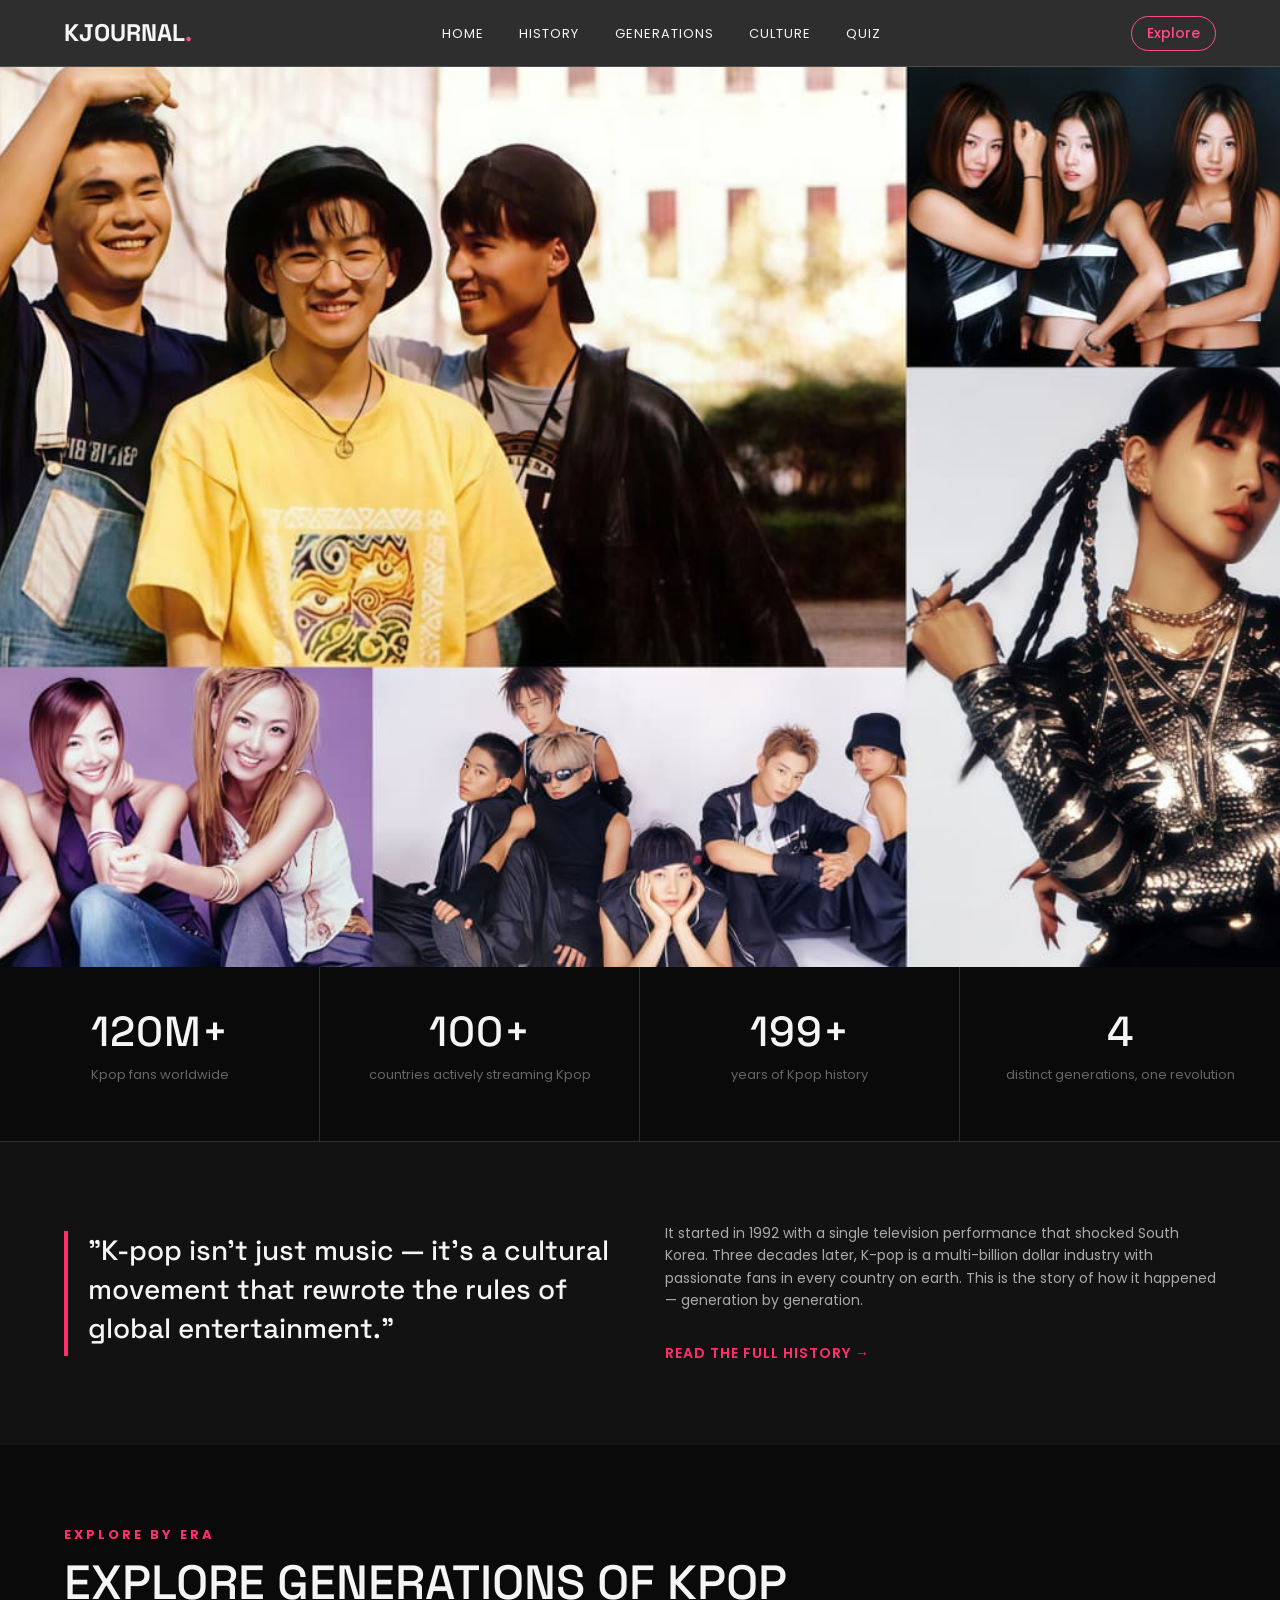
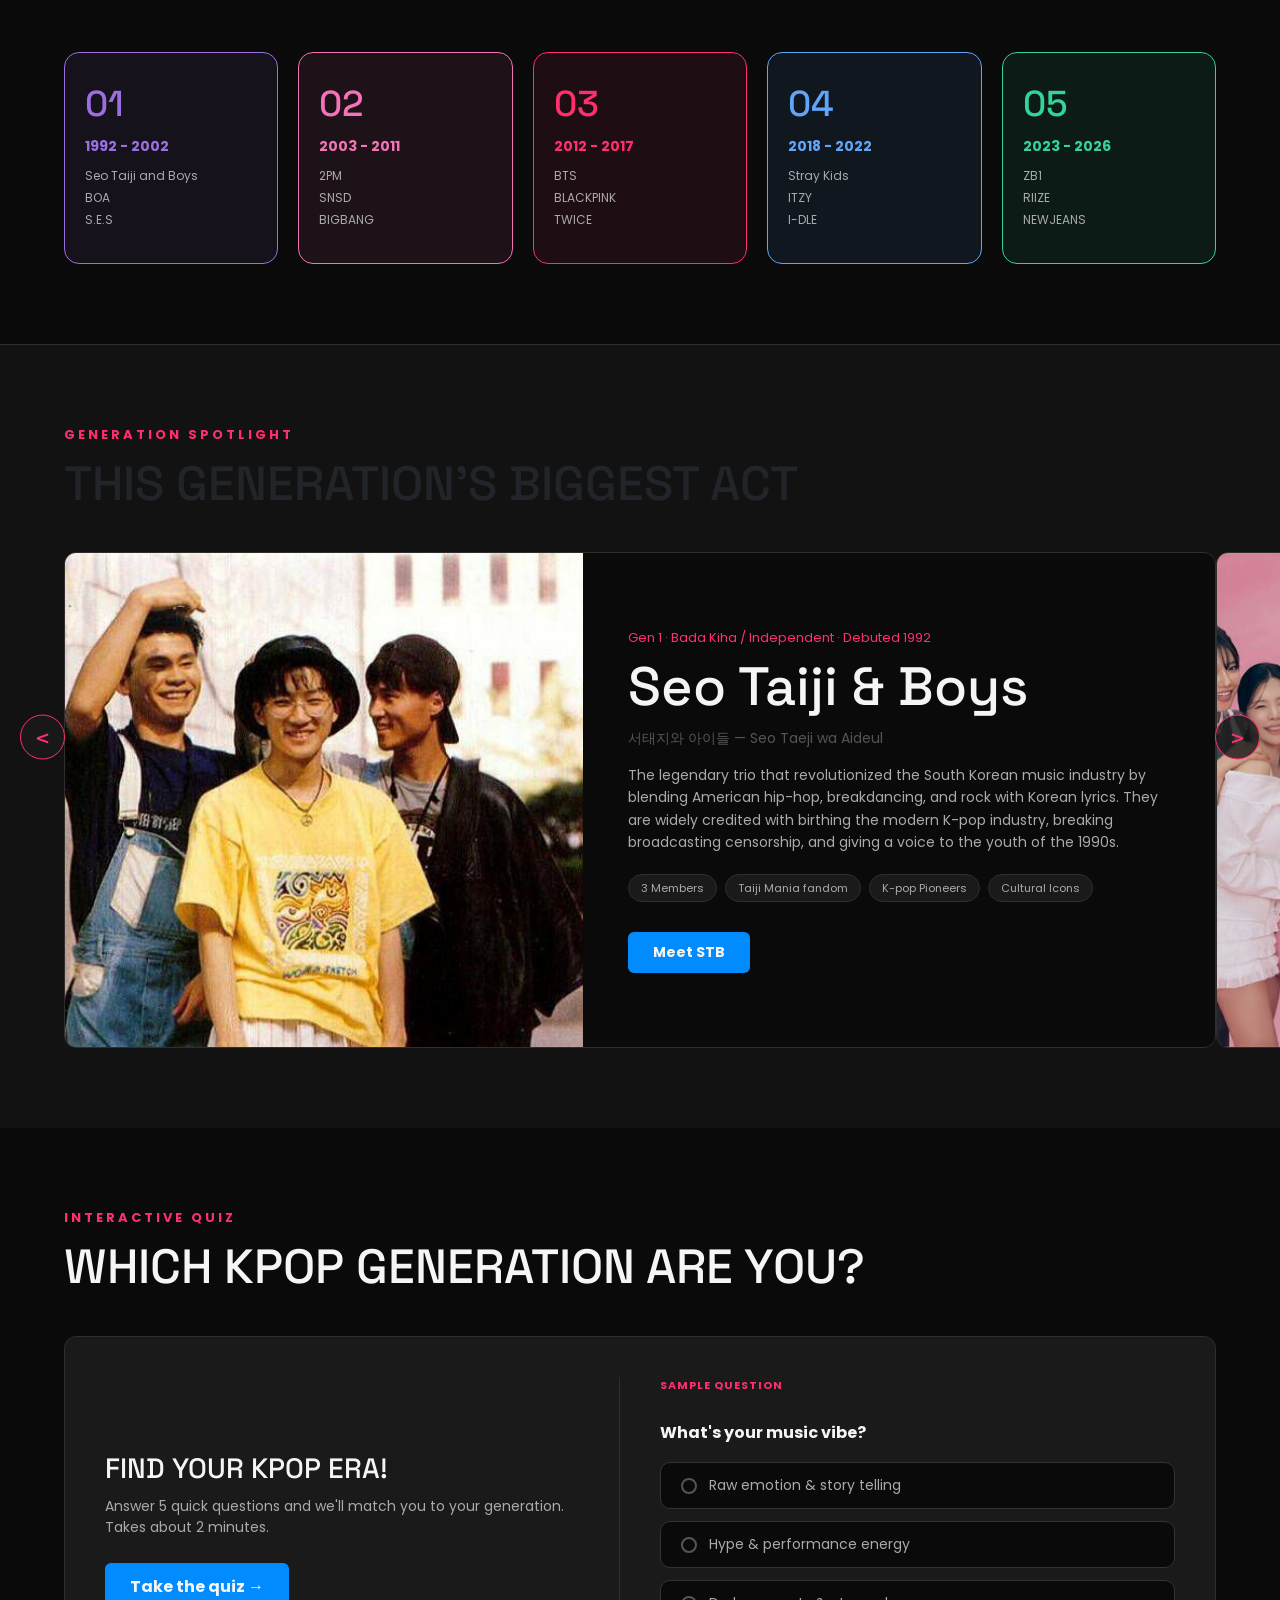
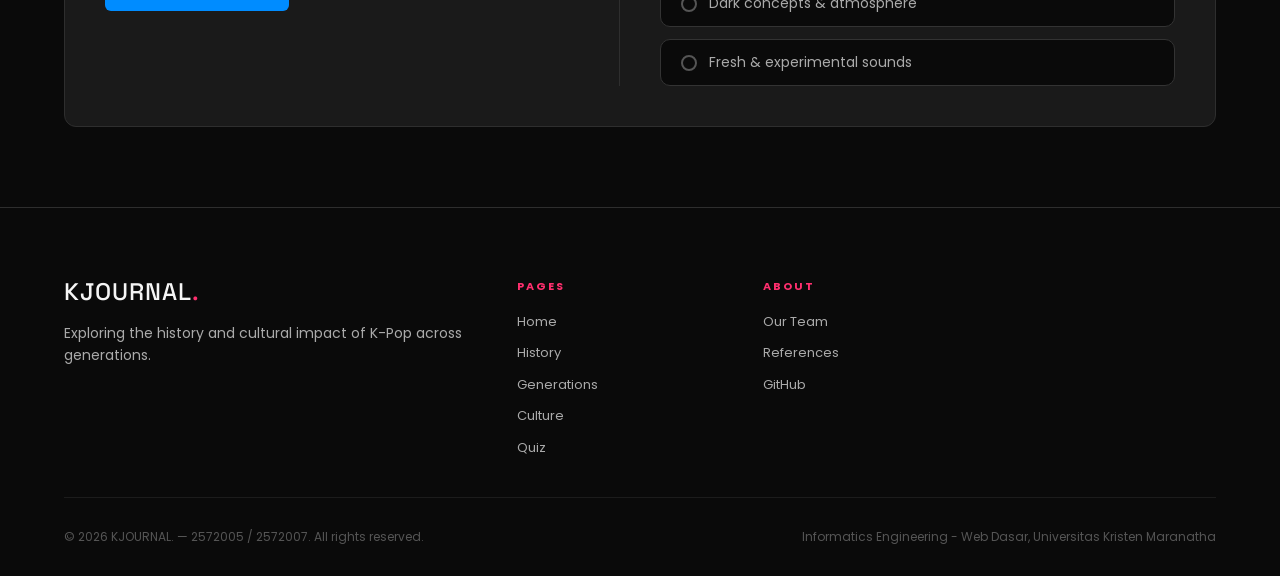
==== index.html @ 5bc799ff "ganti footer" ====
<!DOCTYPE html>
<html lang="en">

<head>
    <meta charset="UTF-8">
    <meta name="viewport" content="width=device-width, initial-scale=1.0">
    <title>KJOURNAL - Understand KPop Culture Here</title>
    <link rel="icon" type="image/png" href="img/logo.png" class="logo-kj">
    <link rel="stylesheet" href="style.css">
    <link href="https://cdn.jsdelivr.net/npm/bootstrap@5.3.3/dist/css/bootstrap.min.css" rel="stylesheet">
    <script src="https://cdn.jsdelivr.net/npm/bootstrap@5.3.3/dist/js/bootstrap.bundle.min.js"></script>
    <script src="https://code.jquery.com/jquery-3.7.1.min.js"></script>
    <script src="script.js"></script>
</head>

<body>
    <nav>
        <a href="index.html" class="title">KJOURNAL<span id="dot">.</span></a>
        <div>
            <a href="index.html" class="navbut">HOME</a>
            <a href="history.html" class="navbut">HISTORY</a>
            <a href="generations.html" class="navbut">GENERATIONS</a>
            <a href="culture.html" class="navbut">CULTURE</a>
            <a href="quiz.html" class="navbut">QUIZ</a>
        </div>
        <a href="history.html" class="explore-btn">Explore</a>
    </nav>

    <div class="hero">
        <div class="slides">
            <img src="img/gen1.jpg" alt="">
            <img src="img/gen2.jpg" alt="">
            <img src="img/gen3.jpg" alt="">
            <img src="img/gen4.jpg" alt="">
            <img src="img/gen5.jpg" alt="">
        </div>
    </div>
    <div class="cards-stat">
        <div class="fancard">
            <h3><span data-target="180">0</span><span>M+</span></h3>
            <p>Kpop fans worldwide</p>
        </div>
        <div class="grosscard">
            <h3><span data-target="150">0</span>+</h3>
            <p>countries actively streaming Kpop</p>
        </div>
        <div class="histocard">
            <h3><span data-target="300">0</span>+</h3>
            <p>years of Kpop history</p>
        </div>
        <div class="gencard">
            <h3><span data-target="5">0</span></h3>
            <p>distinct generations, one revolution</p>
        </div>
    </div>
    <div class="section2">
        <div class="quotes">
            <h2>"K-pop isn't just music — it's a cultural movement that rewrote the rules of global entertainment."</h2>
        </div>
        <div class="sneak-history">
            <p>It started in 1992 with a single television performance that shocked South Korea. Three decades later,
                K-pop is a multi-billion dollar industry with passionate fans in every country on earth. This is the
                story of how it happened — generation by generation.</p>
            <a href="history.html">READ THE FULL HISTORY →</a>
        </div>
    </div>
    <div class="eras">
        <p class="erasp">EXPLORE BY ERA</p>
        <h1 class="erash">EXPLORE GENERATIONS OF KPOP</h1>
        <div class="eras-cards">
            <div class="gens">
                <h1>01</h1>
                <p>1992 - 2002</p>
                <p>Seo Taiji and Boys</p>
                <p>BOA</p>
                <p>S.E.S</p>
            </div>
            <div class="gens">
                <h1>02</h1>
                <p>2003 - 2011</p>
                <p>2PM</p>
                <p>SNSD</p>
                <p>BIGBANG</p>
            </div>
            <div class="gens">
                <h1>03</h1>
                <p>2012 - 2017</p>
                <p>BTS</p>
                <p>BLACKPINK</p>
                <p>TWICE</p>
            </div>
            <div class="gens">
                <h1>04</h1>
                <p>2018 - 2022</p>
                <p>Stray Kids</p>
                <p>ITZY</p>
                <p>I-DLE</p>
            </div>
            <div class="gens">
                <h1>05</h1>
                <p>2023 - 2026</p>
                <p>ZB1</p>
                <p>RIIZE</p>
                <p>NEWJEANS</p>
            </div>
        </div>
    </div>
    <div class="spotlight">
        <p class="spotlight-note">GENERATION SPOTLIGHT</p>
        <h1 class="spotlight-title">THIS GENERATION'S BIGGEST ACT</h1>
        <div class="spotlight-cards-container">
            <div class="spotlight-card">
                <img src="img/stb.jpg" alt="STB">
                <div class="spotlight-detail">
                    <p class="detail-note">Gen 1 · Bada Kiha / Independent · Debuted 1992</p>
                    <h1>Seo Taiji & Boys</h1>
                    <p class="name-label">서태지와 아이들 — Seo Taeji wa Aideul</p>
                    <p class="detail-explain">The legendary trio that revolutionized the South Korean music industry by
                        blending American hip-hop, breakdancing, and rock with Korean lyrics. They are widely credited
                        with birthing the modern K-pop industry, breaking broadcasting censorship, and giving a voice to
                        the youth of the 1990s.</p>
                    <div class="spotlight-labels">
                        <p>3 Members</p>
                        <p>Taiji Mania fandom</p>
                        <p>K-pop Pioneers</p>
                        <p>Cultural Icons</p>
                    </div>
                    <a href="generations.html" class="bts-btn">Meet STB</a>
                </div>
            </div>
            <div class="spotlight-card">
                <img src="img/snsd.jpg" alt="SNSD">
                <div class="spotlight-detail">
                    <p class="detail-note">Gen 2 · SM Entertainment · Debuted 2007</p>
                    <h1>Girls' Generation</h1>
                    <p class="name-label">소녀시대 — Sonyeo Sidae (SNSD)</p>
                    <p class="detail-explain">Commonly referred to as "The Nation's Girl Group," this iconic group
                        solidified the global presence of the Hallyu wave. Renowned for their flawless synchronization,
                        infectious hooks, and immense cultural impact, they became the first girl group to win the
                        prestigious Golden Disc Awards Daesang for Album of the Year.</p>
                    <div class="spotlight-labels">
                        <p>8 Members</p>
                        <p>SONE fandom</p>
                        <p>Saranghae Bong</p>
                        <p>Nation's Girl Group</p>
                        <p>Daesang Winners</p>
                    </div>
                    <a href="generations.html" class="bts-btn">Meet SNSD</a>
                </div>
            </div>
            <div class="spotlight-card">
                <img src="img/bts.jpg" alt="BTS">
                <div class="spotlight-detail">
                    <p class="detail-note">Gen 3 · Big Hit Entertainment · Debuted 2013</p>
                    <h1>BTS</h1>
                    <p class="name-label">방탄소년단 — Bangtan Sonyeondan</p>
                    <p class="detail-explain">Seven members from across South Korea who went from a small indie label to
                        selling out stadiums on every continent. The first K-pop group to top the Billboard Hot 100,
                        nominated for Grammys, and credited with generating over $5 billion for the Korean economy.</p>
                    <div class="spotlight-labels">
                        <p>7 Members</p>
                        <p>ARMY fandom</p>
                        <p>ARMY Bomb</p>
                        <p>Grammy nominees</p>
                        <p>Billboard #1</p>
                    </div>
                    <a href="generations.html" class="bts-btn">Meet BTS</a>
                </div>
            </div>
            <div class="spotlight-card">
                <img src="img/itzy.jpg" alt="ITZY">
                <div class="spotlight-detail">
                    <p class="detail-note">Gen 4 · JYP Entertainment · Debuted 2019</p>
                    <h1>ITZY</h1>
                    <p class="name-label">있지 — It Ji</p>
                    <p class="detail-explain">A powerhouse girl group that burst onto the scene with a refreshing,
                        high-energy concept centered around self-love and confidence. Known for their complex,
                        razor-sharp choreography and explosive performances, they achieved a historic "Rookie Grand
                        Slam" by winning rookie awards across all major Korean music ceremonies.</p>
                    <div class="spotlight-labels">
                        <p>5 Members</p>
                        <p>MIDZY fandom</p>
                        <p>Light Ring</p>
                        <p>Rookie Grand Slam</p>
                    </div>
                    <a href="generations.html" class="bts-btn">Meet ITZY</a>
                </div>
            </div>
            <div class="spotlight-card">
                <img src="img/zb1.jpg" alt="ZB1">
                <div class="spotlight-detail">
                    <p class="detail-note">Gen 5 · WAKEONE Entertainment · Debuted 2023</p>
                    <h1>ZEROBASEONE</h1>
                    <p class="name-label">제로베이스원 — Jero Beiseu Won</p>
                    <p class="detail-explain">A global boy group formed through the survival reality show 'Boys
                        Planet'. They made history by becoming the very first K-pop group to sell over 1 million
                        copies of their debut album on its release day, instantly establishing themselves as leaders
                        of the fifth generation.</p>
                    <div class="spotlight-labels">
                        <p>5 Members</p>
                        <p>ZEROSE fandom</p>
                        <p>Ze-Ring</p>
                        <p>Million-Seller Debut</p>
                        <p>Boys Planet Group</p>
                    </div>
                    <a href="generations.html" class="bts-btn">Meet ZB1</a>
                </div>
            </div>
        </div>
        <div class="spotlight-nav">
            <button class="spotlight-prev">&lt;</button>
            <button class="spotlight-next">&gt;</button>
        </div>
    </div>
    </div>
    <div class="quiz-teaser">
        <p class="teaser-note">INTERACTIVE QUIZ</p>
        <h1 class="teaser-title">WHICH KPOP GENERATION ARE YOU?</h1>
        <div class="quiz-cards">
            <div class="quiz-link">
                <h3>FIND YOUR KPOP ERA!</h3>
                <p>Answer 5 quick questions and we'll match you to your generation. Takes about 2 minutes.</p>
                <a href="quiz.html" class="quiz-btn">Take the quiz →</a>
            </div>
            <div class="quiz-sneak">
                <p class="sneak-note">SAMPLE QUESTION</p>
                <p class="sneak-question">What's your music vibe?</p>
                <input type="radio" name="vibe" id="opt1">
                <label for="opt1">Raw emotion & story telling</label>
                <input type="radio" name="vibe" id="opt2">
                <label for="opt2">Hype & performance energy</label>
                <input type="radio" name="vibe" id="opt3">
                <label for="opt3">Dark concepts & atmosphere</label>
                <input type="radio" name="vibe" id="opt4">
                <label for="opt4">Fresh & experimental sounds</label>
            </div>
        </div>
    </div>
    <footer>
        <div class="card1">
            <div class="desc">
                <h3>KJOURNAL<span id="dot">.</span></h3>
                <p>Exploring the history and cultural impact of K-Pop across generations.</p>
            </div>
            <div class="page-directory">
                <p>PAGES</p>
                <a href="index.html">Home</a>
                <a href="history.html">History</a>
                <a href="generations.html">Generations</a>
                <a href="culture.html">Culture</a>
                <a href="quiz.html">Quiz</a>
            </div>
            <div class="about">
                <p>ABOUT</p>
                <a href="team.html">Our Team</a>
                <a href="#">References</a>
                <a href="https://github.com/natetamp/TugasBesar_2572005_2572007" target="_blank">GitHub</a>
            </div>
        </div>
        <hr>
        <div class="footer-bottom">
            <p>&copy; 2026 KJOURNAL. — 2572005 / 2572007. All rights reserved.</p>
            <p>Informatics Engineering - Web Dasar, Universitas Kristen Maranatha</p>
        </div>
    </footer>
    </footer>
</body>

</html>
---- style.css ----
@import url('https://fonts.googleapis.com/css2?family=Space+Grotesk:wght@400;500&display=swap');
@import url('https://fonts.googleapis.com/css2?family=Bebas+Neue&family=Poppins:ital,wght@0,100;0,200;0,300;0,400;0,500;0,600;0,700;0,800;0,900;1,100;1,200;1,300;1,400;1,500;1,600;1,700;1,800;1,900&display=swap');

* { padding: 0; margin: 0; box-sizing: border-box; }
html { scroll-behavior: smooth; }
body { overflow-x: hidden; background-color: #121212; color: #f5f5f5; }
body h1, body h2, body h3 { font-family: 'Space Grotesk', sans-serif; }
body p, body a, body label { font-family: 'Poppins', sans-serif; }

::-webkit-scrollbar { width: 6px; }
::-webkit-scrollbar-track { background: #0a0a0a; }
::-webkit-scrollbar-thumb { background: #2a2a2a; border-radius: 99px; }

nav {background-color: #0a0a0a; display: flex; align-items: center; justify-content: space-between; width: 100%; padding: 15px 5%; opacity: 0.85; position: sticky; top: 0; z-index: 999; border-bottom: 1px solid #2e2e2e;}
.title { font-family: 'Space Grotesk', sans-serif; font-size: 24px; font-weight: bold; text-decoration: none; color: #f5f5f5; }
#dot { color: #ff2f6e; }
.navbut {position: relative; text-decoration: none; color: #f5f5f5; margin: 0 15px; font-size: 13px; letter-spacing: 1px; transition: color 0.3s ease;}
.navbut:hover, .active-nav { color: #ff2f6e !important; }
.navbut:after {content: " "; position: absolute; left: 0; bottom: -5px; width: 0%; height: 2px; background-color: #ff2f6e; transition: width 0.3s ease;}
.navbut:hover::after, .active-nav::after { width: 100% !important; }
.explore-btn {padding: 6px 15px; text-decoration: none; background-color: transparent; border: 1px solid #ff2f6e; color: #ff2f6e; border-radius: 20px; font-size: 14px; font-weight: 500; transition: all 0.3s ease;}
.explore-btn:hover { background-color: #ff2f6e; color: #f5f5f5; }

.subpage-hero {background-color: #0a0a0a; border-bottom: 1px solid #2e2e2e; padding: 100px 5% 80px; display: grid; grid-template-columns: 1fr 1fr; align-items: center; gap: 60px; min-height: 520px;}
.subpage-eyebrow { color: #ff2f6e; font-size: 12px; font-weight: bold; letter-spacing: 3px; margin-bottom: 16px; }
.subpage-hero h1 { font-family: 'Space Grotesk', sans-serif; font-size: clamp(52px, 8vw, 96px); line-height: 1; color: #f5f5f5; margin-bottom: 24px; letter-spacing: -1px; }
.subpage-hero h1 span { color: #ff2f6e; }
.subpage-hero-sub { font-size: 15px; color: #888; line-height: 1.7; max-width: 500px; margin-bottom: 30px; }
.subpage-hero-deco { display: flex; flex-direction: column; gap: 16px; align-items: flex-end; opacity: 0.12; pointer-events: none; }
.subpage-hero-deco span { font-family: 'Space Grotesk', sans-serif; font-size: clamp(48px, 7vw, 88px); font-weight: bold; color: #fff; line-height: 1; }

.subpage-stats { display: grid; grid-template-columns: repeat(4, 1fr); background-color: #0a0a0a; border-bottom: 1px solid #2e2e2e; }
.subpage-stat-item { padding: 40px 5%; text-align: center; border-right: 1px solid #2e2e2e; }
.subpage-stat-item:last-child { border-right: none; }
.subpage-stat-item h2 { color: #f5f5f5; font-size: 42px; letter-spacing: 1px; margin-bottom: 6px; }
.subpage-stat-item p { color: #666; font-size: 13px; }

.subpage-section-header { margin-bottom: 60px; }
.subpage-section-label { color: #ff2f6e; font-size: 12px; font-weight: bold; letter-spacing: 3px; margin-bottom: 12px; }
.subpage-section-header h2 { font-size: 44px; margin-bottom: 16px; color: #f5f5f5; letter-spacing: -0.5px; }
.subpage-section-sub { font-size: 15px; color: #aaa; max-width: 700px; line-height: 1.6; }

.subpage-cards-grid { display: grid; grid-template-columns: repeat(3, 1fr); gap: 30px; }
.subpage-card { background-color: #0a0a0a; border: 1px solid #2e2e2e; border-radius: 12px; padding: 35px; transition: transform 0.3s ease, border-color 0.3s ease; }
.subpage-card:hover { transform: translateY(-5px); border-color: #ff2f6e; }
.subpage-card-icon { font-size: 28px; margin-bottom: 20px; }
.subpage-card h4 { font-size: 20px; color: #f5f5f5; margin-bottom: 12px; font-weight: 500; }
.subpage-card p { font-size: 14px; color: #aaa; line-height: 1.6; }

.hero { overflow: hidden; background-color: #000; width: 100%; height: 100vh; position: relative;; }
.slides { display: flex; width: 500%; height: 100%; margin-left: 0; }
.slides img { width: 20vw; height: 100vh; object-fit: cover; object-position: center; }
.cards-stat { display: grid; grid-template-columns: repeat(4, 1fr); background-color: #0a0a0a; border-bottom: 1px solid #2e2e2e; }
.fancard, .grosscard, .histocard, .gencard { border-right: 1px solid #2e2e2e; padding: 40px 5%; text-align: center; }
.gencard { border-right: none; }
.fancard h3, .grosscard h3, .histocard h3, .gencard h3 { color: #f5f5f5; font-size: 42px; letter-spacing: 1px; }
.fancard p, .grosscard p, .histocard p, .gencard p { color: #666; font-size: 13px; margin-top: 5px; }
.section2 { display: grid; grid-template-columns: 1fr 1fr; padding: 80px 5%; background-color: #121212; gap: 50px; align-items: center; }
.quotes { border-left: 4px solid #ff2f6e; padding-left: 20px; }
.quotes h2 { font-size: 28px; line-height: 1.4; color: #f5f5f5; }
.sneak-history { font-size: 14px; color: #aaa; line-height: 1.6; }
.sneak-history a { color: #ff2f6e; text-decoration: none; font-weight: 600; letter-spacing: 1px; display: inline-block; margin-top: 15px; transition: color 0.3s; }
.sneak-history a:hover { color: #f5f5f5; }
.eras { background-color: #0a0a0a; padding: 80px 5%; border-bottom: 1px solid #2e2e2e; }
.erasp { color: #ff2f6e; font-size: 13px; font-weight: bold; letter-spacing: 3px; margin-bottom: 10px; }
.erash { color: #f5f5f5; font-size: 48px; margin-bottom: 40px; }
.eras-cards { display: grid; grid-template-columns: repeat(5, 1fr); gap: 20px; }
.gens { padding: 30px 20px; border: 1px solid var(--clr); border-radius: 15px; color: var(--clr); background-color: var(--bclr); transition: all 0.4s ease; cursor: pointer; }
.eras-cards .gens:nth-child(1) { --clr: #9c6fe0; --bclr: #9c6fe015; }
.eras-cards .gens:nth-child(2) { --clr: #f472b6; --bclr: #f472b615; }
.eras-cards .gens:nth-child(3) { --clr: #ff2f6e; --bclr: #ff2f6e15; }
.eras-cards .gens:nth-child(4) { --clr: #60a5fa; --bclr: #60a5fa15; }
.eras-cards .gens:nth-child(5) { --clr: #34d399; --bclr: #34d39915; }
.gens h1 { font-size: 36px; margin-bottom: 10px; }
.gens p { font-size: 12px; margin-bottom: 4px; color: #aaa; }
.gens p:first-of-type { font-weight: bold; color: var(--clr); font-size: 14px; margin-bottom: 10px; }
.gens:hover { transform: translateY(-8px); box-shadow: 0 10px 20px rgba(0, 0, 0, 0.5), 0 0 15px var(--clr); background-color: rgba(0, 0, 0, 0.4); color: var(--clr); }

.spotlight { padding: 80px 5%; background-color: #121212; position: relative; overflow: hidden; }
.spotlight-prev, .spotlight-next { position: absolute; top: 50%; transform: translateY(-50%); background: rgba(26, 26, 26, 0.8); color: #ff2f6e; border: 1px solid #ff2f6e;width: 45px; height: 45px; cursor: pointer; border-radius: 50%; font-weight: bold; font-size: 18px; display: flex; align-items: center; justify-content: center; transition: all 0.3s ease; z-index: 998; }
.spotlight-prev { left: 20px; } .spotlight-next { right: 20px; }
.spotlight-navigation { display: flex; justify-content: space-between; align-items: center; width: 100%; padding: 0 15px; }
.spotlight-prev:hover, .spotlight-next:hover { background-color: #ff2f6e; color: #ffffff; box-shadow: 0 0 15px rgba(255, 47, 110, 0.6); }
.spotlight-cards-container { display: flex; width: 100%; transition: transform 0.5s ease-in-out; }
.spotlight-note { color: #ff2f6e; font-weight: bold; font-size: 13px; letter-spacing: 3px; margin-bottom: 10px; }
.spotlight-title { font-size: 48px; margin-bottom: 40px; }
.spotlight-card { flex: 0 0 100%; width: 100%; display: flex; background-color: #0a0a0a; border-radius: 12px; overflow: hidden; border: 1px solid #2e2e2e; flex-direction: row; flex-wrap: nowrap; transition: 0.5s ease-in-out; }
.spotlight-card img { width: 45%; object-fit: cover; min-height: 450px; }
.spotlight-detail { padding: 45px; width: 55%; display: flex; flex-direction: column; justify-content: center; }
.detail-note { color: #ff2f6e; font-size: 13px; margin-bottom: 8px; }
.spotlight-detail h1 { color: #f5f5f5; font-size: 54px; }
.name-label { font-size: 14px; color: #555; margin-bottom: 15px; }
.detail-explain { font-size: 14px; color: #aaa; line-height: 1.6; margin-bottom: 20px; }
.spotlight-labels { display: flex; flex-wrap: wrap; gap: 8px; margin-bottom: 30px; }
.spotlight-labels p { color: #aaa; font-size: 11px; padding: 5px 12px; margin: 0; background-color: #1a1a1a; border: 1px solid #2e2e2e; border-radius: 30px; transition: all 0.3s ease; }
.spotlight-labels p:hover { box-shadow: 0 0 10px var(--clr); color: var(--clr); border-color: var(--clr); }
.spotlight-card:nth-child(1) .spotlight-labels p { --clr: yellow; }
.spotlight-card:nth-child(2) .spotlight-labels p { --clr: rgb(235, 160, 173); }
.spotlight-card:nth-child(3) .spotlight-labels p { --clr: #9c6fe0; }
.spotlight-card:nth-child(4) .spotlight-labels p { --clr: rgb(247, 66, 66); }
.spotlight-card:nth-child(5) .spotlight-labels p { --clr: rgb(77, 77, 233); }
.bts-btn { align-self: flex-start; font-size: 14px; text-decoration: none; color: #f5f5f5; background-color: #008cff; padding: 10px 25px; border-radius: 6px; font-weight: bold; transition: background-color 0.3s, box-shadow 0.3s; }
.bts-btn:hover { background-color: #0076d6; box-shadow: 0 5px 15px rgba(0, 140, 255, 0.4); color: #f5f5f5; }
.quiz-teaser { background-color: #0a0a0a; padding: 80px 5%; border-bottom: 1px solid #2e2e2e; }
.teaser-note { color: #ff2f6e; font-size: 13px; letter-spacing: 3px; font-weight: bold; margin-bottom: 10px; }
.teaser-title { color: #f5f5f5; font-size: 48px; margin-bottom: 40px; }
.quiz-cards { display: grid; grid-template-columns: 1fr 1fr; background-color: #1a1a1a; padding: 40px; border-radius: 12px; border: 1px solid #2e2e2e; gap: 40px; }
.quiz-link { border-right: 1px solid #2e2e2e; padding-right: 40px; display: flex; flex-direction: column; justify-content: center; }
.quiz-link h3 { color: #f5f5f5; font-size: 28px; margin-bottom: 10px; }
.quiz-link p { font-size: 14px; color: #aaa; margin-bottom: 25px; line-height: 1.5; }
.quiz-link a { align-self: flex-start; padding: 12px 25px; background-color: #008cff; color: #f5f5f5; text-decoration: none; border-radius: 6px; font-weight: bold; transition: background-color 0.3s; }
.quiz-link a:hover { background-color: #0076d6; }
.quiz-sneak { display: flex; flex-direction: column; gap: 12px; }
.sneak-note { font-size: 11px; color: #ff2f6e; font-weight: bold; letter-spacing: 1px; }
.sneak-question { font-size: 16px; color: #f5f5f5; font-weight: bold; margin-bottom: 5px; }
.quiz-sneak input { display: none; }
.quiz-sneak label { color: #aaa; display: flex; align-items: center; padding: 12px 20px; border: 1px solid #333; border-radius: 10px; background-color: #0a0a0a; cursor: pointer; transition: all 0.3s; font-size: 14px; }
.quiz-sneak label::before { content: ""; width: 16px; height: 16px; border: 2px solid #555; border-radius: 50%; display: inline-block; margin-right: 12px; flex-shrink: 0; transition: all 0.3s; }
.quiz-sneak label:hover { border-color: #666; color: #f5f5f5; }
.quiz-sneak input:checked + label { border-color: #ff2f6e; background-color: rgba(255, 47, 110, 0.1); color: #ff2f6e; }
.quiz-sneak input:checked + label::before { background-color: #ff2f6e; border-color: #ff2f6e; box-shadow: inset 0 0 0 3px #0a0a0a; }

.hist-timeline-section { padding: 80px 5%; background-color: #121212; }
.hist-cta { display: inline-block; color: #ff2f6e; text-decoration: none; font-size: 14px; font-weight: 600; letter-spacing: 1px; border-bottom: 1px solid #ff2f6e; padding-bottom: 3px; transition: opacity 0.3s; }
.hist-cta:hover { opacity: 0.7; color: #ff2f6e; }
.hist-timeline { position: relative; max-width: 900px; margin: 60px auto 0; padding-left: 30px; }
.hist-timeline::before { content: ""; position: absolute; left: 0; top: 0; width: 2px; height: 100%; background-color: #2e2e2e; }
.timeline-item { position: relative; margin-bottom: 40px; }
.timeline-dot { position: absolute; left: -36px; top: 22px; width: 14px; height: 14px; border-radius: 50%; background-color: var(--dot-clr); box-shadow: 0 0 12px var(--dot-clr); z-index: 2; }
.timeline-content { background-color: #0a0a0a; border: 1px solid #2e2e2e; border-radius: 12px; overflow: hidden; }
.timeline-head { padding: 25px 30px; cursor: pointer; display: flex; flex-direction: column; gap: 8px; position: relative; }
.timeline-meta { display: flex; align-items: center; gap: 15px; }
.tl-gen-badge { font-size: 11px; font-weight: bold; letter-spacing: 1px; color: var(--badge-clr); background-color: rgba(255,255,255,0.03); padding: 4px 10px; border: 1px solid var(--badge-clr); border-radius: 4px; }
.tl-year { font-size: 13px; color: #666; font-weight: 500; }
.timeline-head h3 { font-size: 22px; color: #f5f5f5; font-weight: 500; margin-top: 4px; }
.tl-preview { font-size: 14px; color: #888; line-height: 1.5; margin-right: 40px; }
.tl-toggle-icon { position: absolute; right: 30px; top: 50%; transform: translateY(-50%); font-size: 24px; color: #ff2f6e; font-weight: 300; transition: transform 0.3s ease; }
.timeline-body { padding: 0 30px 30px; border-top: 1px solid #1a1a1a; display: none; }
.timeline-body p { font-size: 14px; color: #aaa; line-height: 1.7; margin-top: 20px; }
.tl-key-acts { margin-top: 25px; background-color: #121212; padding: 20px; border-radius: 8px; border: 1px solid #1a1a1a; }
.tl-key-label { font-size: 11px; font-weight: bold; color: #ff2f6e; letter-spacing: 1.5px; margin-bottom: 12px; }
.tl-key-acts ul { display: flex; flex-wrap: wrap; gap: 10px; list-style: none; }
.tl-key-acts li { font-size: 13px; color: #ccc; background-color: #1a1a1a; padding: 6px 14px; border-radius: 20px; border: 1px solid #2e2e2e; }
.tl-milestone { margin-top: 20px; font-size: 13px; color: #f5f5f5; background-color: rgba(255, 47, 110, 0.05); border-left: 3px solid #ff2f6e; padding: 12px 20px; border-radius: 0 6px 6px 0; }

.cult-tabs-section { padding: 40px 5% 0 5%; background-color: #121212; text-align: center; }
.cult-tabs { display: inline-flex; gap: 10px; background-color: #0a0a0a; padding: 6px; border-radius: 30px; border: 1px solid #2e2e2e; margin-bottom: 40px; }
.cult-tab { background: none; border: none; color: #666; padding: 10px 24px; border-radius: 25px; font-size: 13px; font-weight: 600; cursor: pointer; transition: all 0.3s ease; }
.cult-tab:hover { color: #aaa; }
.cult-tab.active { background-color: #ff2f6e; color: #f5f5f5; }
.cult-content-section { padding: 0 5% 80px 5%; background-color: #121212; }
.cult-panel { display: none; }
.cult-panel.active { display: block; }
.cult-chant-box { margin-top: 60px; background-color: #0a0a0a; border: 1px solid #2e2e2e; border-radius: 12px; padding: 40px; }
.cult-chant-box h3 { font-size: 24px; color: #f5f5f5; margin-top: 8px; margin-bottom: 12px; }
.cult-chant-box p { font-size: 14px; color: #aaa; line-height: 1.6; }
.cult-chant-example { margin-top: 25px; background-color: #121212; border-left: 3px solid #ff2f6e; padding: 20px; border-radius: 0 8px 8px 0; }
.chant-label { font-size: 11px; font-weight: bold; color: #666; letter-spacing: 1px; }
.chant-text { font-size: 15px; color: #f5f5f5; font-style: italic; margin-top: 6px; line-height: 1.5; }

/* --- FOOTER --- */
footer { background-color: #0a0a0a; padding: 70px 5% 30px 5%; color: #888; }
.card1 { display: grid; grid-template-columns: 2fr 1fr 1fr 1fr; gap: 40px; margin-bottom: 40px; }
.desc h3 { color: #f5f5f5; font-size: 24px; letter-spacing: 1px; margin-bottom: 15px; }
.desc p { line-height: 1.6; color: #aaa; font-size: 14px; }
.page-directory, .gen-directory, .about { display: flex; flex-direction: column; gap: 12px; }
.page-directory p, .gen-directory p, .about p { color: #ff2f6e; font-weight: bold; font-size: 11px; letter-spacing: 2px; margin-bottom: 5px; }
footer a { color: #aaa; text-decoration: none; font-size: 13px; transition: color 0.2s ease, padding-left 0.2s ease; }
footer a:hover { color: #ff2f6e; padding-left: 4px; }
footer hr { border-color: #2e2e2e; margin-bottom: 30px; opacity: 0.5; }
.footer-bottom { display: flex; justify-content: space-between; align-items: center; flex-wrap: wrap; gap: 15px; }
.footer-bottom p { margin: 0; color: #555; font-size: 12px; }

@media screen and (max-width: 992px) {
    .cards-stat, .subpage-stats { grid-template-columns: repeat(2, 1fr); }
    .fancard, .grosscard, .histocard, .gencard, .subpage-stat-item { border-right: 1px solid #2e2e2e; border-bottom: 1px solid #2e2e2e; }
    .grosscard, .gencard, .subpage-stat-item:nth-child(2n) { border-right: none; }
    .subpage-hero { grid-template-columns: 1fr; text-align: center; gap: 40px; padding: 60px 5% 50px; }
    .subpage-hero-deco { display: none; }
    .subpage-hero h1 { font-size: clamp(40px, 7vw, 70px); }
    .subpage-cards-grid { grid-template-columns: repeat(2, 1fr); gap: 20px; }
    .eras-cards { grid-template-columns: repeat(3, 1fr); }
    .spotlight-card { flex-direction: column; }
    .spotlight-card img { width: 100%; min-height: 300px; }
    .spotlight-detail { width: 100%; padding: 30px; }
    .card1 { grid-template-columns: repeat(2, 1fr); gap: 30px; }
}

@media screen and (max-width: 768px) {
    nav { flex-direction: column; gap: 15px; padding: 15px; text-align: center; }
    .navbut { margin: 0 8px; font-size: 11px; }
    .section2 { grid-template-columns: 1fr; padding: 40px 5%; gap: 30px; }
    .subpage-cards-grid, .eras-cards, .card1 { grid-template-columns: 1fr; }
    .erash, .spotlight-title, .teaser-title, .subpage-section-header h2 { font-size: 32px; margin-bottom: 25px; }
    .spotlight-detail h1 { font-size: 38px; }
    .quiz-cards { grid-template-columns: 1fr; padding: 20px; gap: 30px; }
    .quiz-link { border-right: none; padding-right: 0; border-bottom: 1px solid #2e2e2e; padding-bottom: 30px; }
}
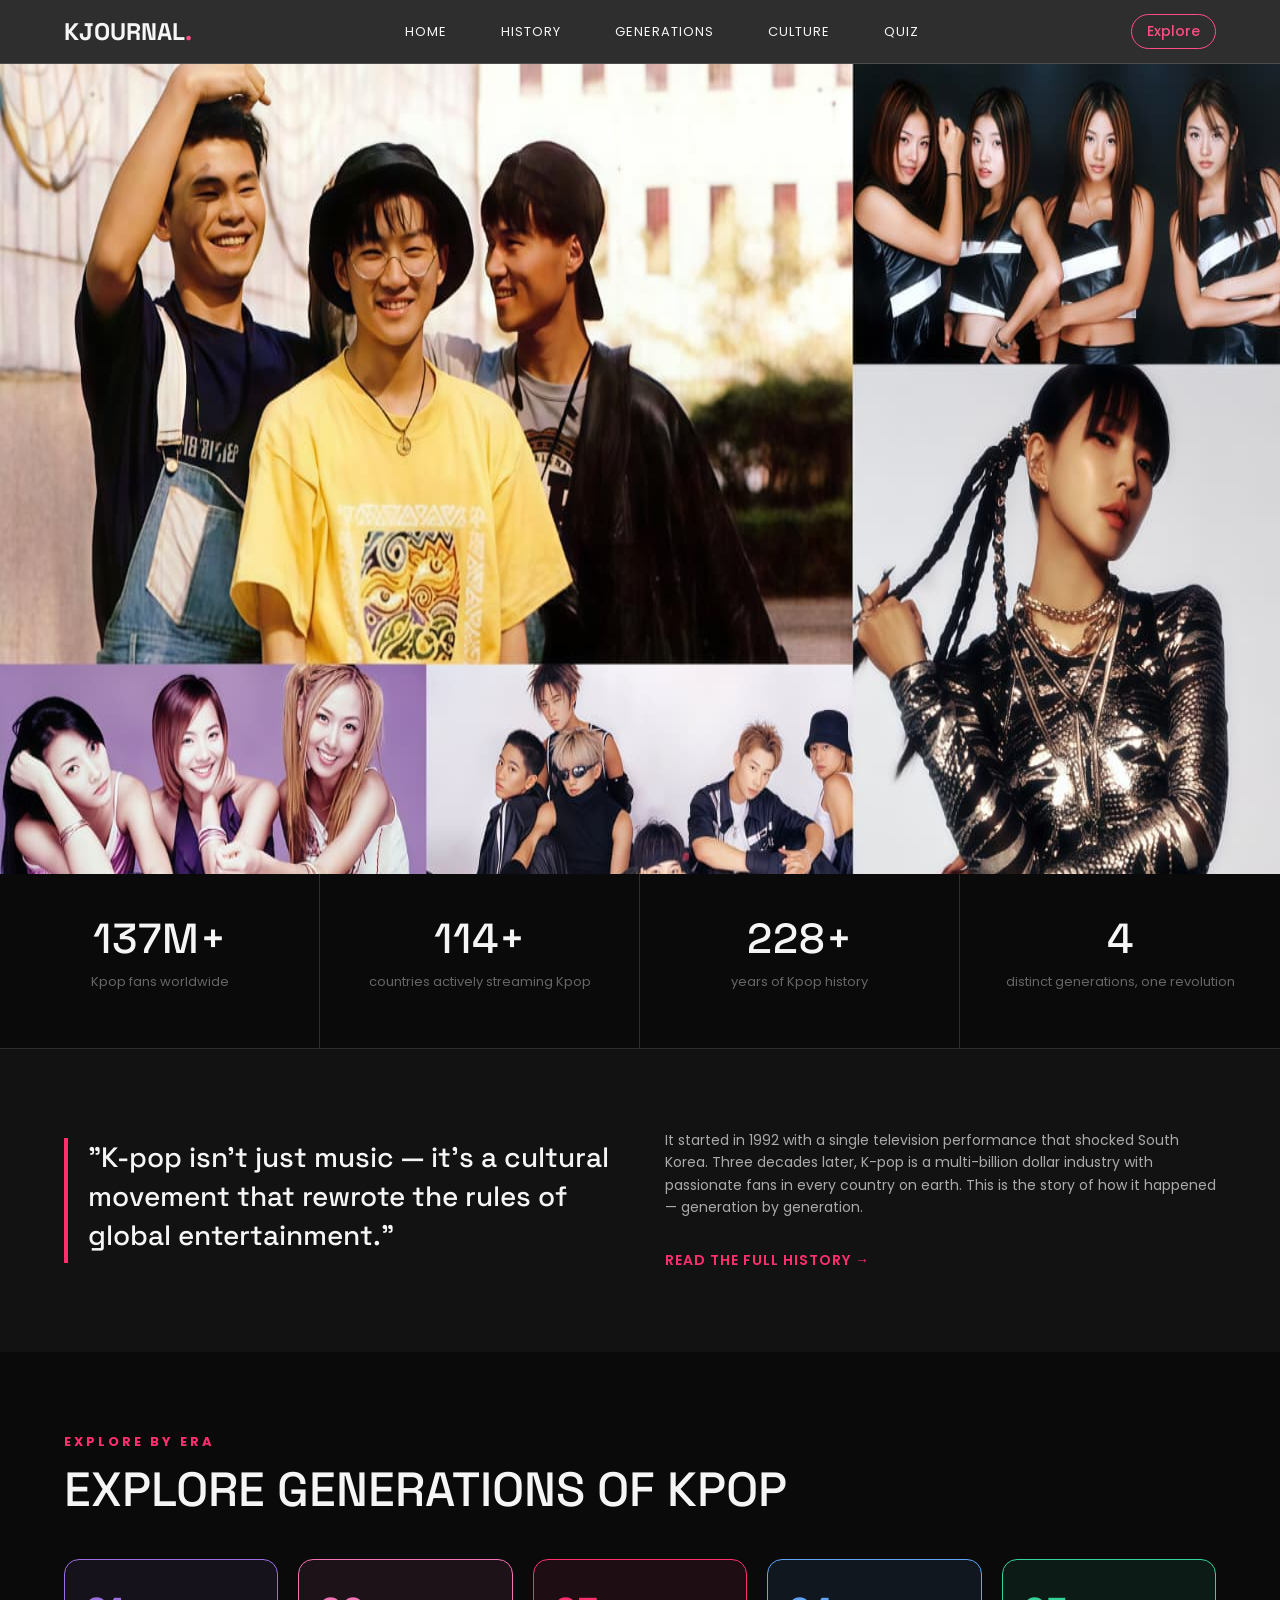
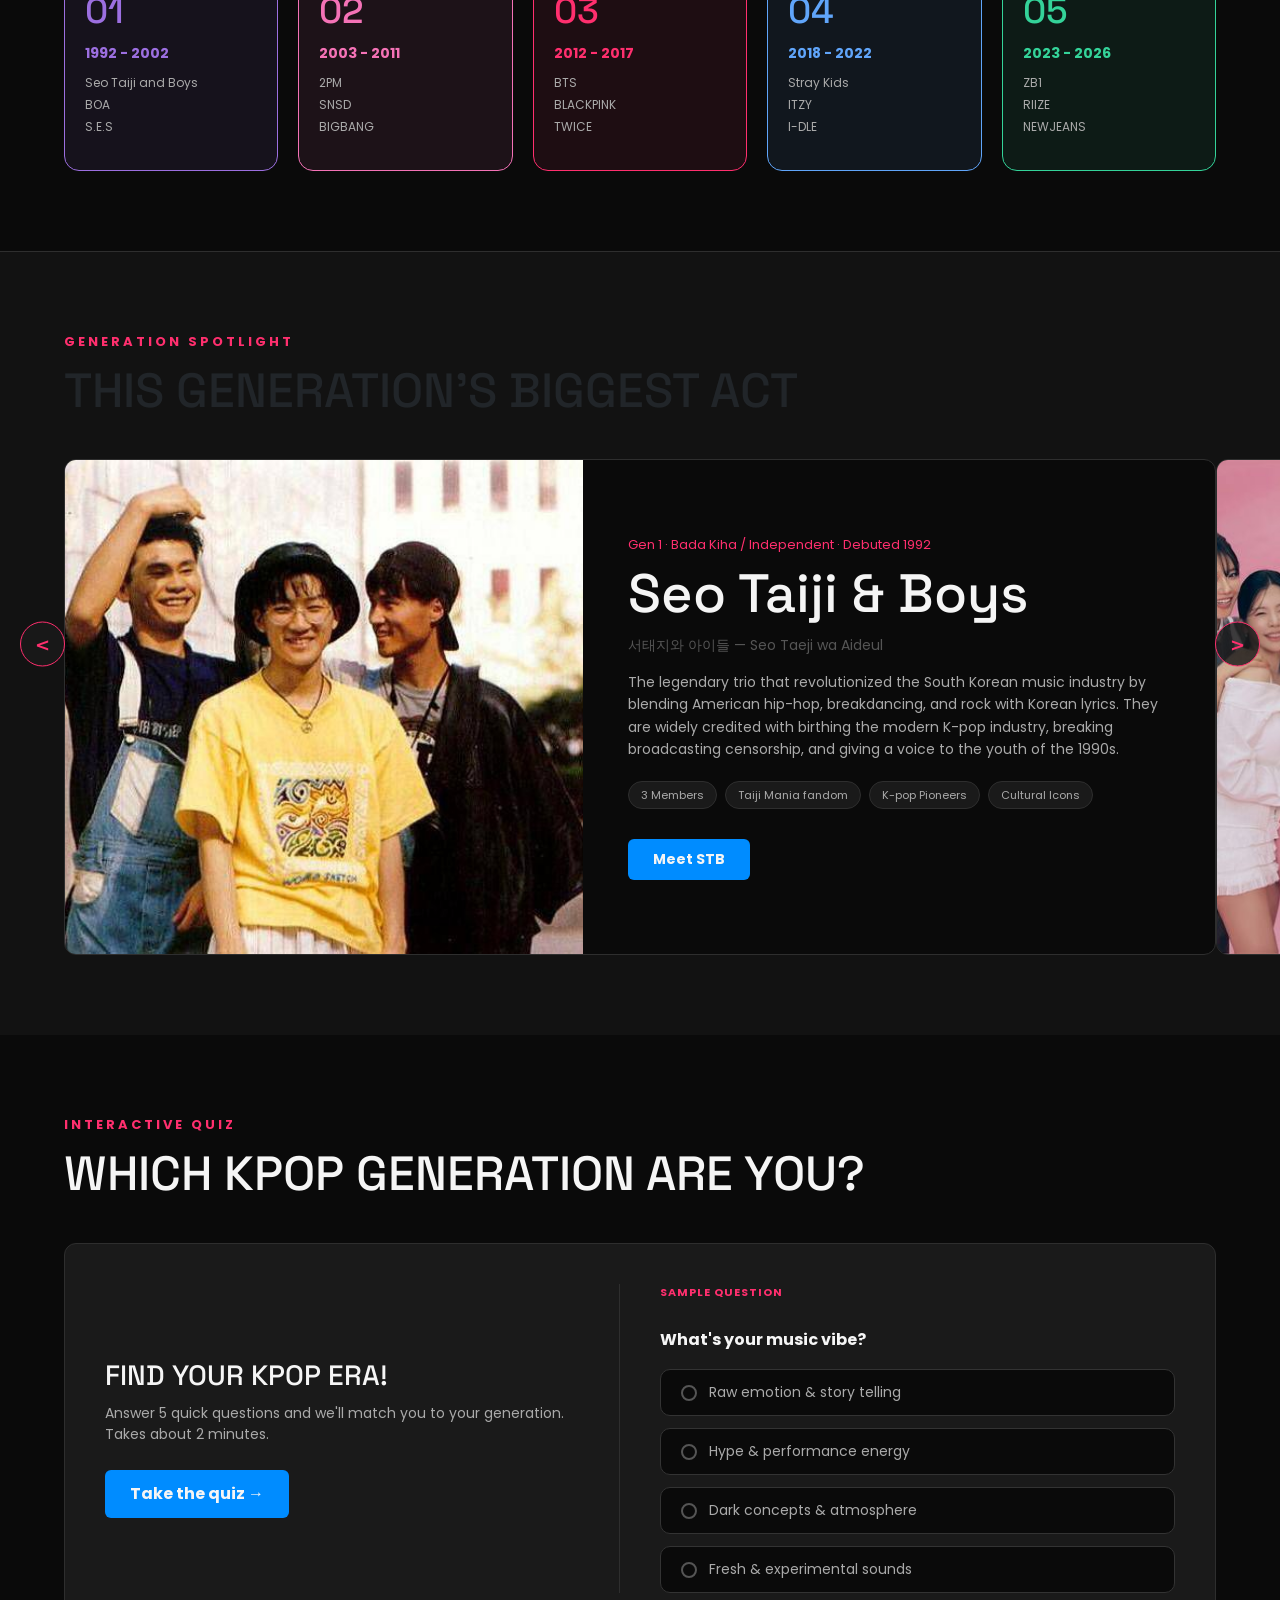
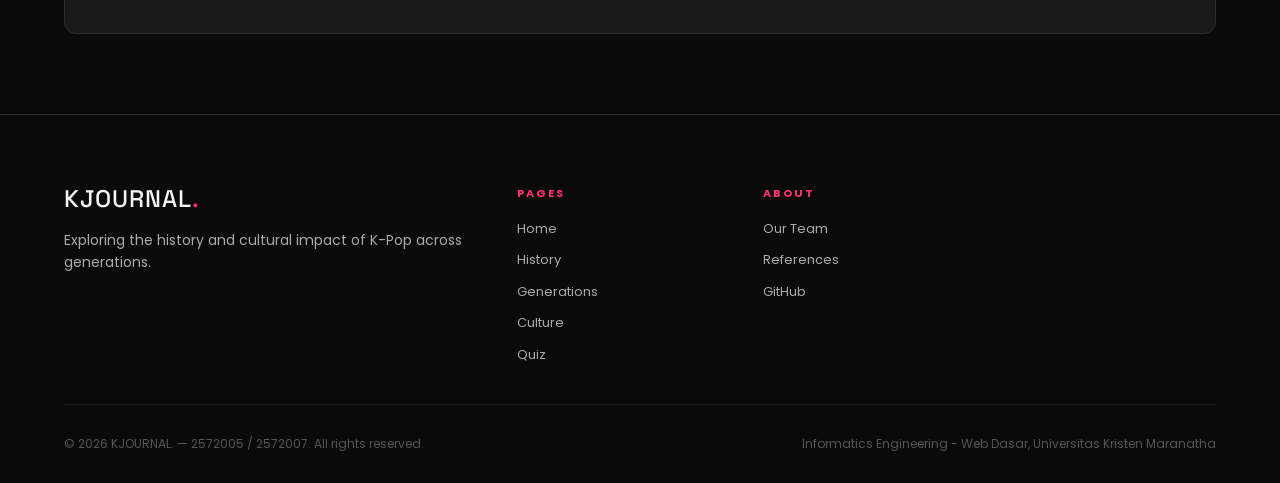
==== commit 90a30e34: "update h-2" ====
--- a/index.html
+++ b/index.html
@@ -7,16 +7,18 @@
     <title>KJOURNAL - Understand KPop Culture Here</title>
     <link rel="icon" type="image/png" href="img/logo.png" class="logo-kj">
     <link rel="stylesheet" href="style.css">
+    <link rel="stylesheet" href="https://cdnjs.cloudflare.com/ajax/libs/font-awesome/6.7.2/css/all.min.css">
     <link href="https://cdn.jsdelivr.net/npm/bootstrap@5.3.3/dist/css/bootstrap.min.css" rel="stylesheet">
     <script src="https://cdn.jsdelivr.net/npm/bootstrap@5.3.3/dist/js/bootstrap.bundle.min.js"></script>
     <script src="https://code.jquery.com/jquery-3.7.1.min.js"></script>
-    <script src="script.js"></script>
+    <script src="script.js" defer></script>
 </head>
 
 <body>
-    <nav>
+    <nav class="main-nav">
         <a href="index.html" class="title">KJOURNAL<span id="dot">.</span></a>
-        <div>
+        <i class="fa-solid fa-bars menu-toggle"></i>
+        <div class="nav-links">
             <a href="index.html" class="navbut">HOME</a>
             <a href="history.html" class="navbut">HISTORY</a>
             <a href="generations.html" class="navbut">GENERATIONS</a>
--- a/style.css
+++ b/style.css
@@ -11,7 +11,10 @@
 ::-webkit-scrollbar-track { background: #0a0a0a; }
 ::-webkit-scrollbar-thumb { background: #2a2a2a; border-radius: 99px; }
 
-nav {background-color: #0a0a0a; display: flex; align-items: center; justify-content: space-between; width: 100%; padding: 15px 5%; opacity: 0.85; position: sticky; top: 0; z-index: 999; border-bottom: 1px solid #2e2e2e;}
+.menu-toggle{ display:none;font-size:1.5rem;cursor:pointer;}
+.nav-links{display:flex;gap:1.5rem;}
+
+nav {background-color: #0a0a0a; display: flex; align-items: center; justify-content: space-between; width: 100%; ;height: 4rem; padding: 15px 5%; opacity: 0.85; position: sticky; top: 0; z-index: 999; border-bottom: 1px solid #2e2e2e;}
 .title { font-family: 'Space Grotesk', sans-serif; font-size: 24px; font-weight: bold; text-decoration: none; color: #f5f5f5; }
 #dot { color: #ff2f6e; }
 .navbut {position: relative; text-decoration: none; color: #f5f5f5; margin: 0 15px; font-size: 13px; letter-spacing: 1px; transition: color 0.3s ease;}
@@ -47,9 +50,9 @@
 .subpage-card h4 { font-size: 20px; color: #f5f5f5; margin-bottom: 12px; font-weight: 500; }
 .subpage-card p { font-size: 14px; color: #aaa; line-height: 1.6; }
 
-.hero { overflow: hidden; background-color: #000; width: 100%; height: 100vh; position: relative;; }
-.slides { display: flex; width: 500%; height: 100%; margin-left: 0; }
-.slides img { width: 20vw; height: 100vh; object-fit: cover; object-position: center; }
+.hero { overflow: hidden; background-color: #000; width: 100%; height: 90vh; position: relative;; }
+.slides { display: flex; width: 500%; height: 70%; margin-left: 0; }
+.slides img { width: 20vw; height: 100vh; object-fit:fill; object-position: center; }
 .cards-stat { display: grid; grid-template-columns: repeat(4, 1fr); background-color: #0a0a0a; border-bottom: 1px solid #2e2e2e; }
 .fancard, .grosscard, .histocard, .gencard { border-right: 1px solid #2e2e2e; padding: 40px 5%; text-align: center; }
 .gencard { border-right: none; }
@@ -186,8 +189,12 @@
     .card1 { grid-template-columns: repeat(2, 1fr); gap: 30px; }
 }
 
+@media screen and (min-width: 769px) {
+    .menu-toggle { display: none !important; }
+}
+
 @media screen and (max-width: 768px) {
-    nav { flex-direction: column; gap: 15px; padding: 15px; text-align: center; }
+    .main-nav { flex-direction: row; position: sticky; gap: 1rem; padding: 1rem; height: 5rem; }
     .navbut { margin: 0 8px; font-size: 11px; }
     .section2 { grid-template-columns: 1fr; padding: 40px 5%; gap: 30px; }
     .subpage-cards-grid, .eras-cards, .card1 { grid-template-columns: 1fr; }
@@ -195,4 +202,18 @@
     .spotlight-detail h1 { font-size: 38px; }
     .quiz-cards { grid-template-columns: 1fr; padding: 20px; gap: 30px; }
     .quiz-link { border-right: none; padding-right: 0; border-bottom: 1px solid #2e2e2e; padding-bottom: 30px; }
+    .menu-toggle { display: block !important; }
+    .nav-links {
+        display: none;
+        flex-direction: column;
+        position: absolute;
+        top: 100%;
+        left: 0;
+        width: 100%;
+        padding: 1rem;
+        background: #111;
+        border-top: 1px solid #333;
+    }
+    .nav-links.active { display: flex; }
+    .explore-btn { display: none; }
 }
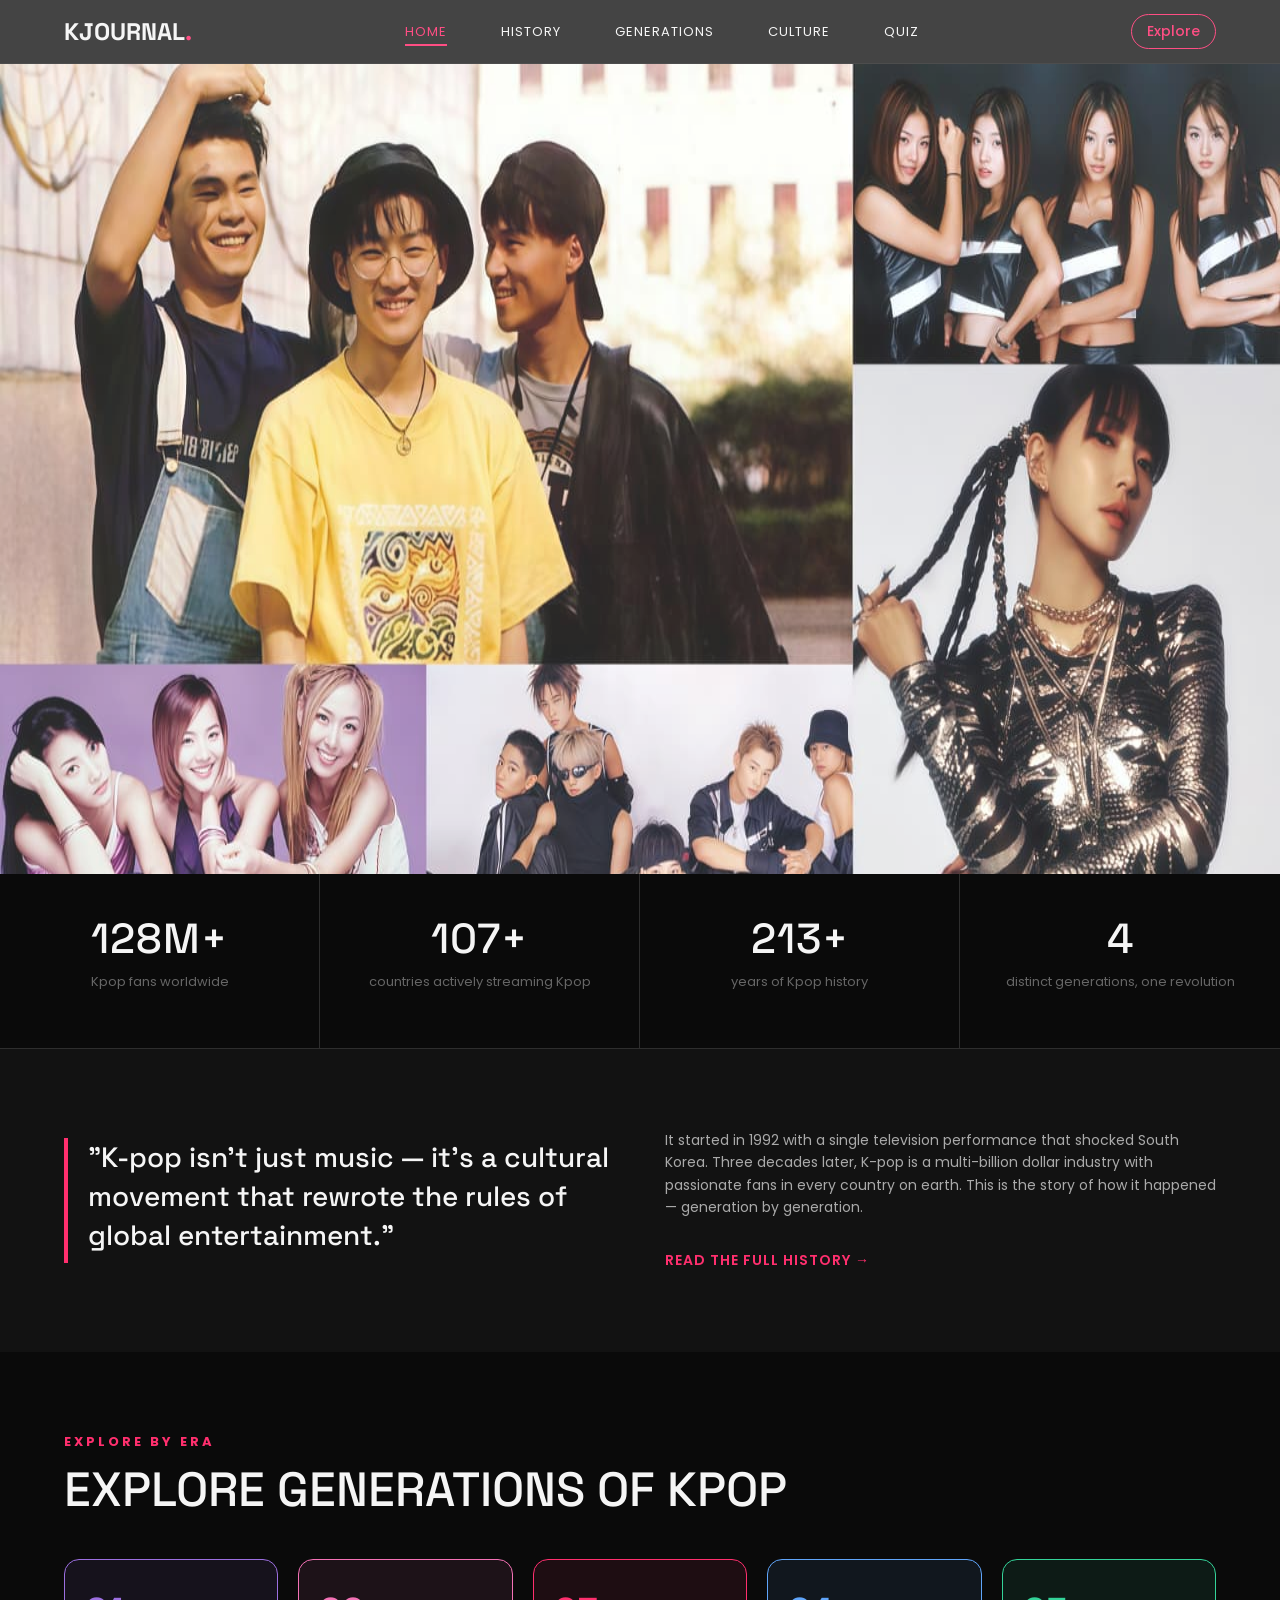
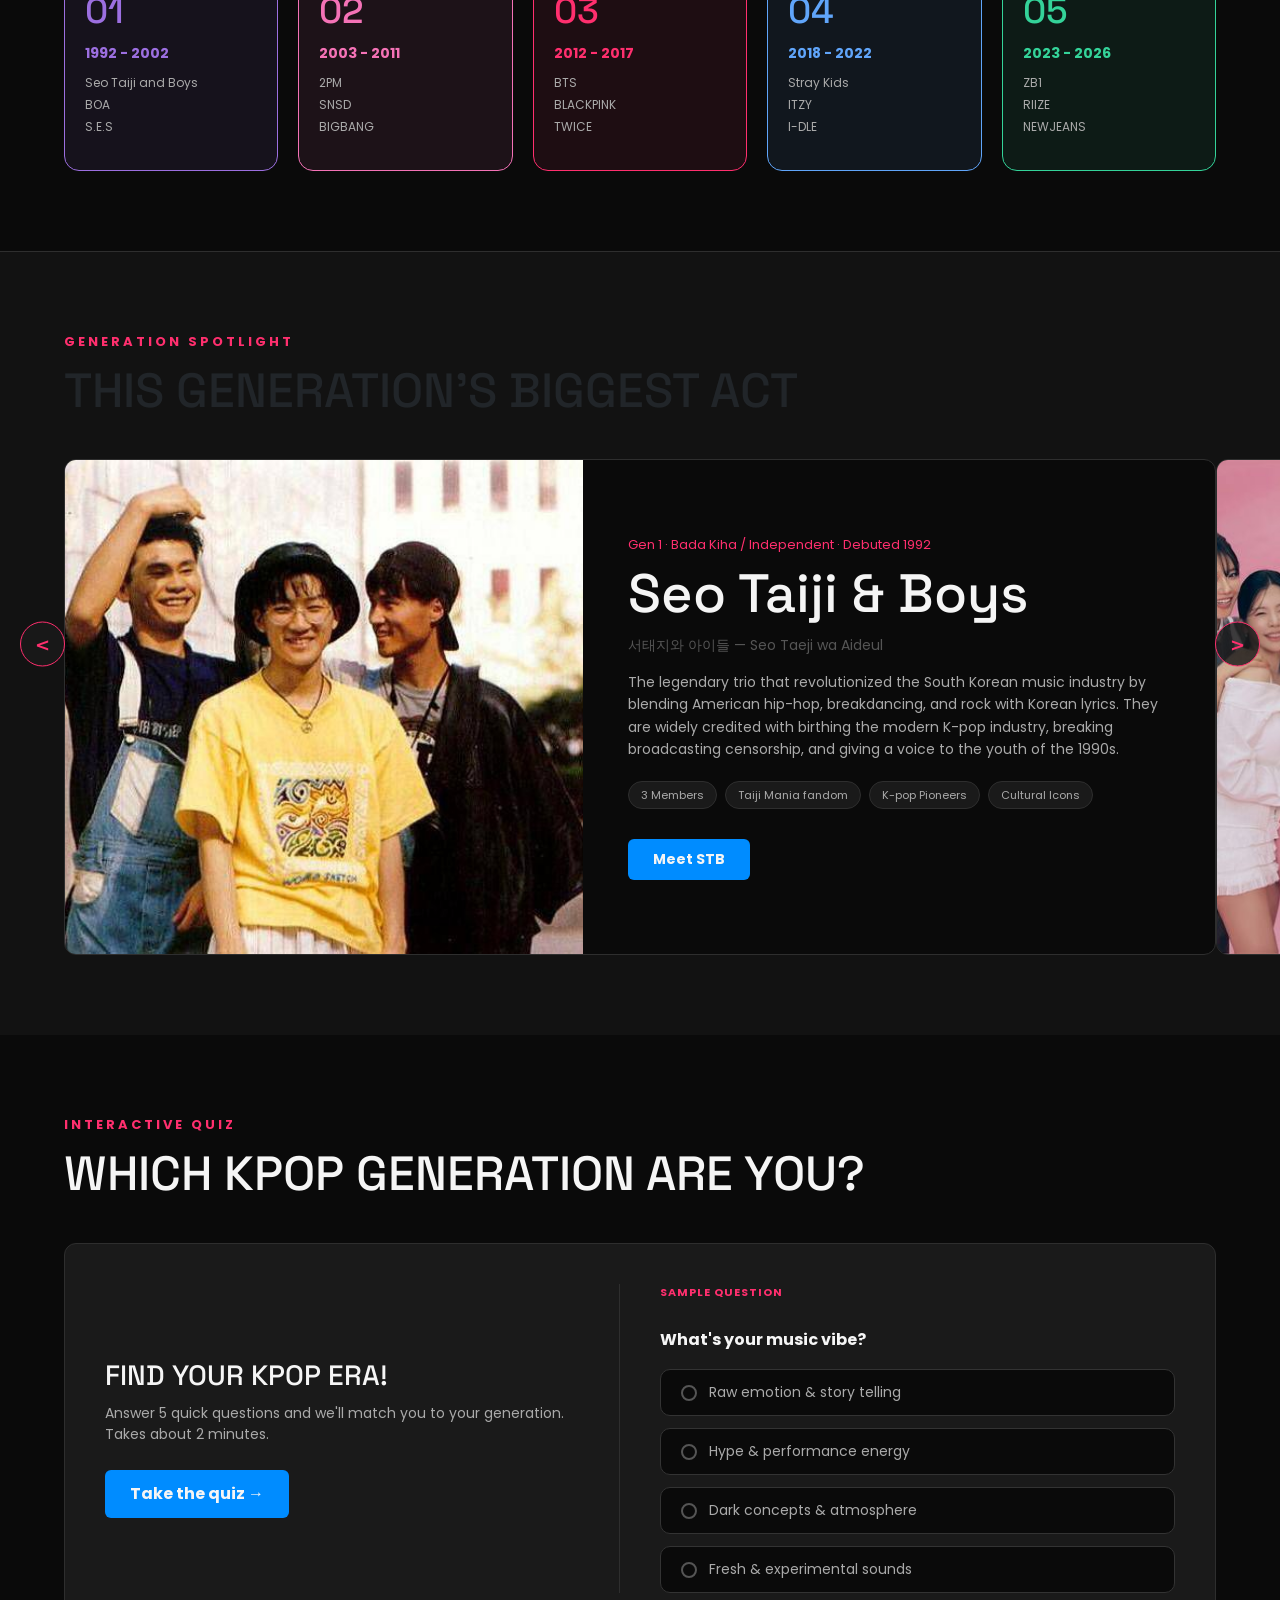
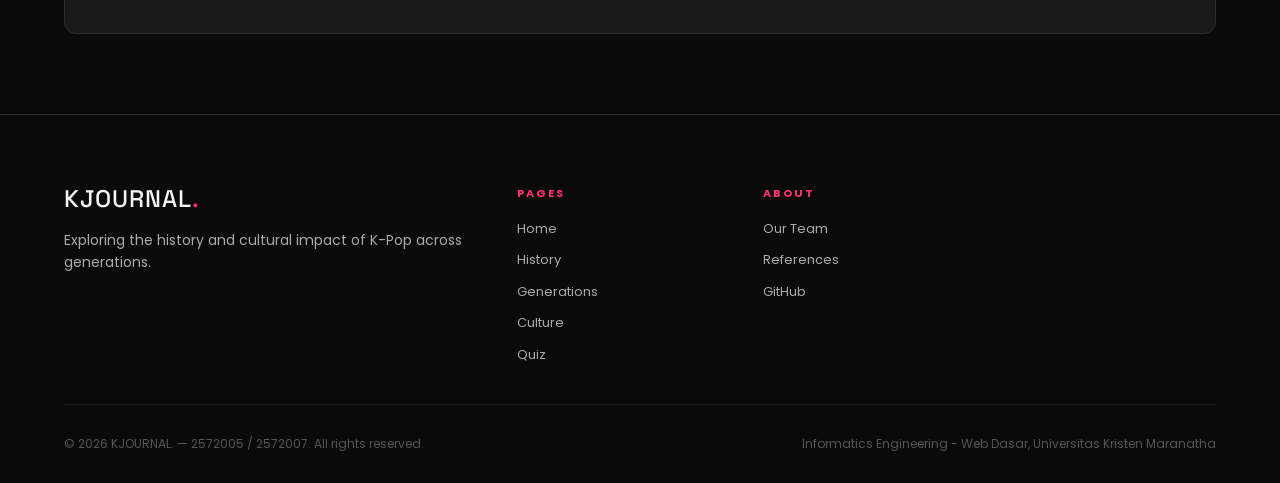
==== commit 4ba56d25: "new files h-1 wow" ====
--- a/index.html
+++ b/index.html
@@ -19,7 +19,7 @@
         <a href="index.html" class="title">KJOURNAL<span id="dot">.</span></a>
         <i class="fa-solid fa-bars menu-toggle"></i>
         <div class="nav-links">
-            <a href="index.html" class="navbut">HOME</a>
+            <a href="index.html" class="navbut active-nav">HOME</a>
             <a href="history.html" class="navbut">HISTORY</a>
             <a href="generations.html" class="navbut">GENERATIONS</a>
             <a href="culture.html" class="navbut">CULTURE</a>
@@ -27,14 +27,15 @@
         </div>
         <a href="history.html" class="explore-btn">Explore</a>
     </nav>
-
-    <div class="hero">
-        <div class="slides">
-            <img src="img/gen1.jpg" alt="">
-            <img src="img/gen2.jpg" alt="">
-            <img src="img/gen3.jpg" alt="">
-            <img src="img/gen4.jpg" alt="">
-            <img src="img/gen5.jpg" alt="">
+    <div class="mdl">
+        <div class="hero">
+            <div class="slides">
+                <img src="img/gen1.jpg" alt="">
+                <img src="img/gen2.jpg" alt="">
+                <img src="img/gen3.jpg" alt="">
+                <img src="img/gen4.jpg" alt="">
+                <img src="img/gen5.jpg" alt="">
+            </div>
         </div>
     </div>
     <div class="cards-stat">
@@ -265,7 +266,6 @@
             <p>Informatics Engineering - Web Dasar, Universitas Kristen Maranatha</p>
         </div>
     </footer>
-    </footer>
 </body>
 
 </html>
--- a/style.css
+++ b/style.css
@@ -14,7 +14,7 @@
 .menu-toggle{ display:none;font-size:1.5rem;cursor:pointer;}
 .nav-links{display:flex;gap:1.5rem;}
 
-nav {background-color: #0a0a0a; display: flex; align-items: center; justify-content: space-between; width: 100%; ;height: 4rem; padding: 15px 5%; opacity: 0.85; position: sticky; top: 0; z-index: 999; border-bottom: 1px solid #2e2e2e;}
+nav { background: rgba(10,10,10,.9);backdrop-filter: blur(10px);-webkit-backdrop-filter: blur(10px); display: flex; align-items: center; justify-content: space-between; width: 100%; ;height: 4rem; padding: 15px 5%; opacity: 0.85; position: sticky; top: 0; z-index: 999; border-bottom: 1px solid #2e2e2e;}
 .title { font-family: 'Space Grotesk', sans-serif; font-size: 24px; font-weight: bold; text-decoration: none; color: #f5f5f5; }
 #dot { color: #ff2f6e; }
 .navbut {position: relative; text-decoration: none; color: #f5f5f5; margin: 0 15px; font-size: 13px; letter-spacing: 1px; transition: color 0.3s ease;}
@@ -50,9 +50,10 @@
 .subpage-card h4 { font-size: 20px; color: #f5f5f5; margin-bottom: 12px; font-weight: 500; }
 .subpage-card p { font-size: 14px; color: #aaa; line-height: 1.6; }
 
-.hero { overflow: hidden; background-color: #000; width: 100%; height: 90vh; position: relative;; }
-.slides { display: flex; width: 500%; height: 70%; margin-left: 0; }
-.slides img { width: 20vw; height: 100vh; object-fit:fill; object-position: center; }
+.mdl{display: block; background-color: black; opacity: 0.85; width: 100%; height: auto; z-index: 998;}
+.hero { overflow: hidden; background-color: #000; width: 100%; height: 90vh; position: relative; }
+.slides { display: flex; width: 100%; height: 70%; margin-left: 0; transition: transfrom 2s ease; will-change: transform;}
+.slides img { width: 100%; height: 100vh; object-fit:fill; object-position: center; flex-shrink: 0;}
 .cards-stat { display: grid; grid-template-columns: repeat(4, 1fr); background-color: #0a0a0a; border-bottom: 1px solid #2e2e2e; }
 .fancard, .grosscard, .histocard, .gencard { border-right: 1px solid #2e2e2e; padding: 40px 5%; text-align: center; }
 .gencard { border-right: none; }
@@ -194,6 +195,7 @@
 }
 
 @media screen and (max-width: 768px) {
+    .hero{height:50%}
     .main-nav { flex-direction: row; position: sticky; gap: 1rem; padding: 1rem; height: 5rem; }
     .navbut { margin: 0 8px; font-size: 11px; }
     .section2 { grid-template-columns: 1fr; padding: 40px 5%; gap: 30px; }
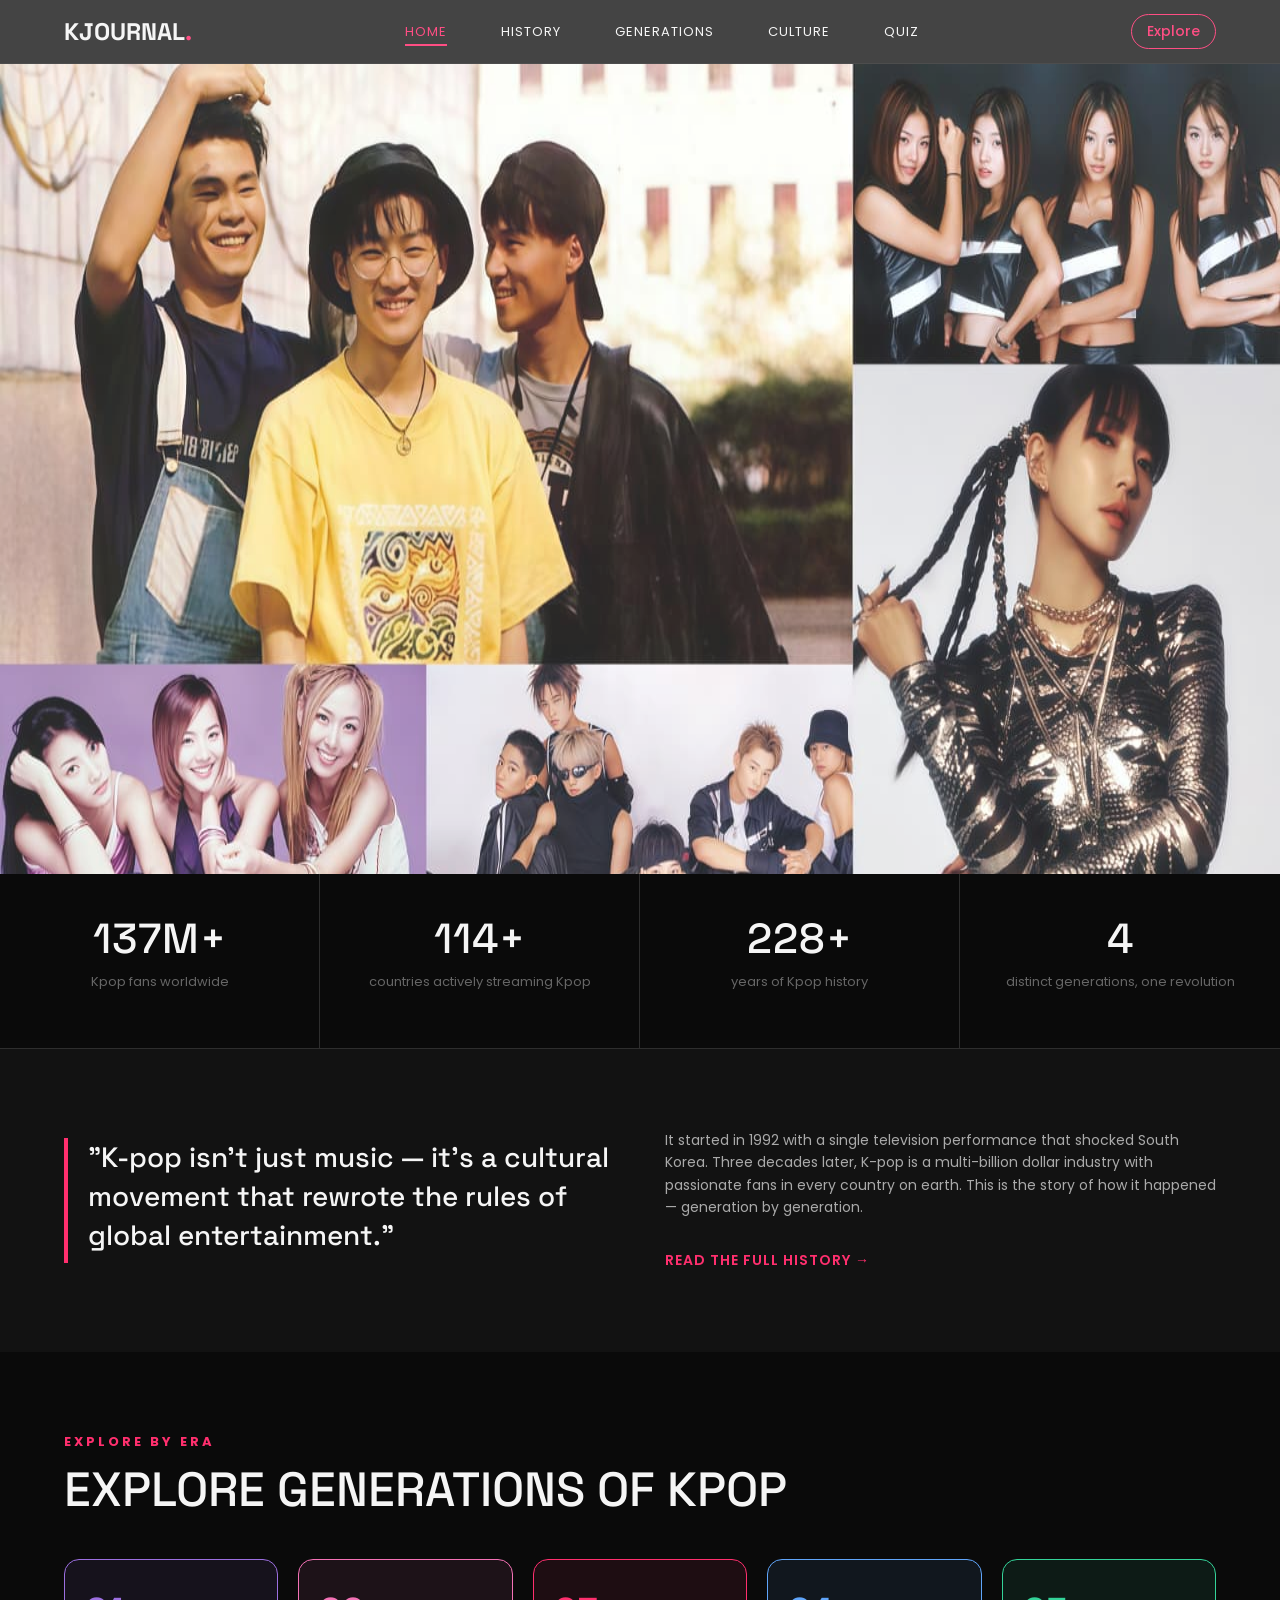
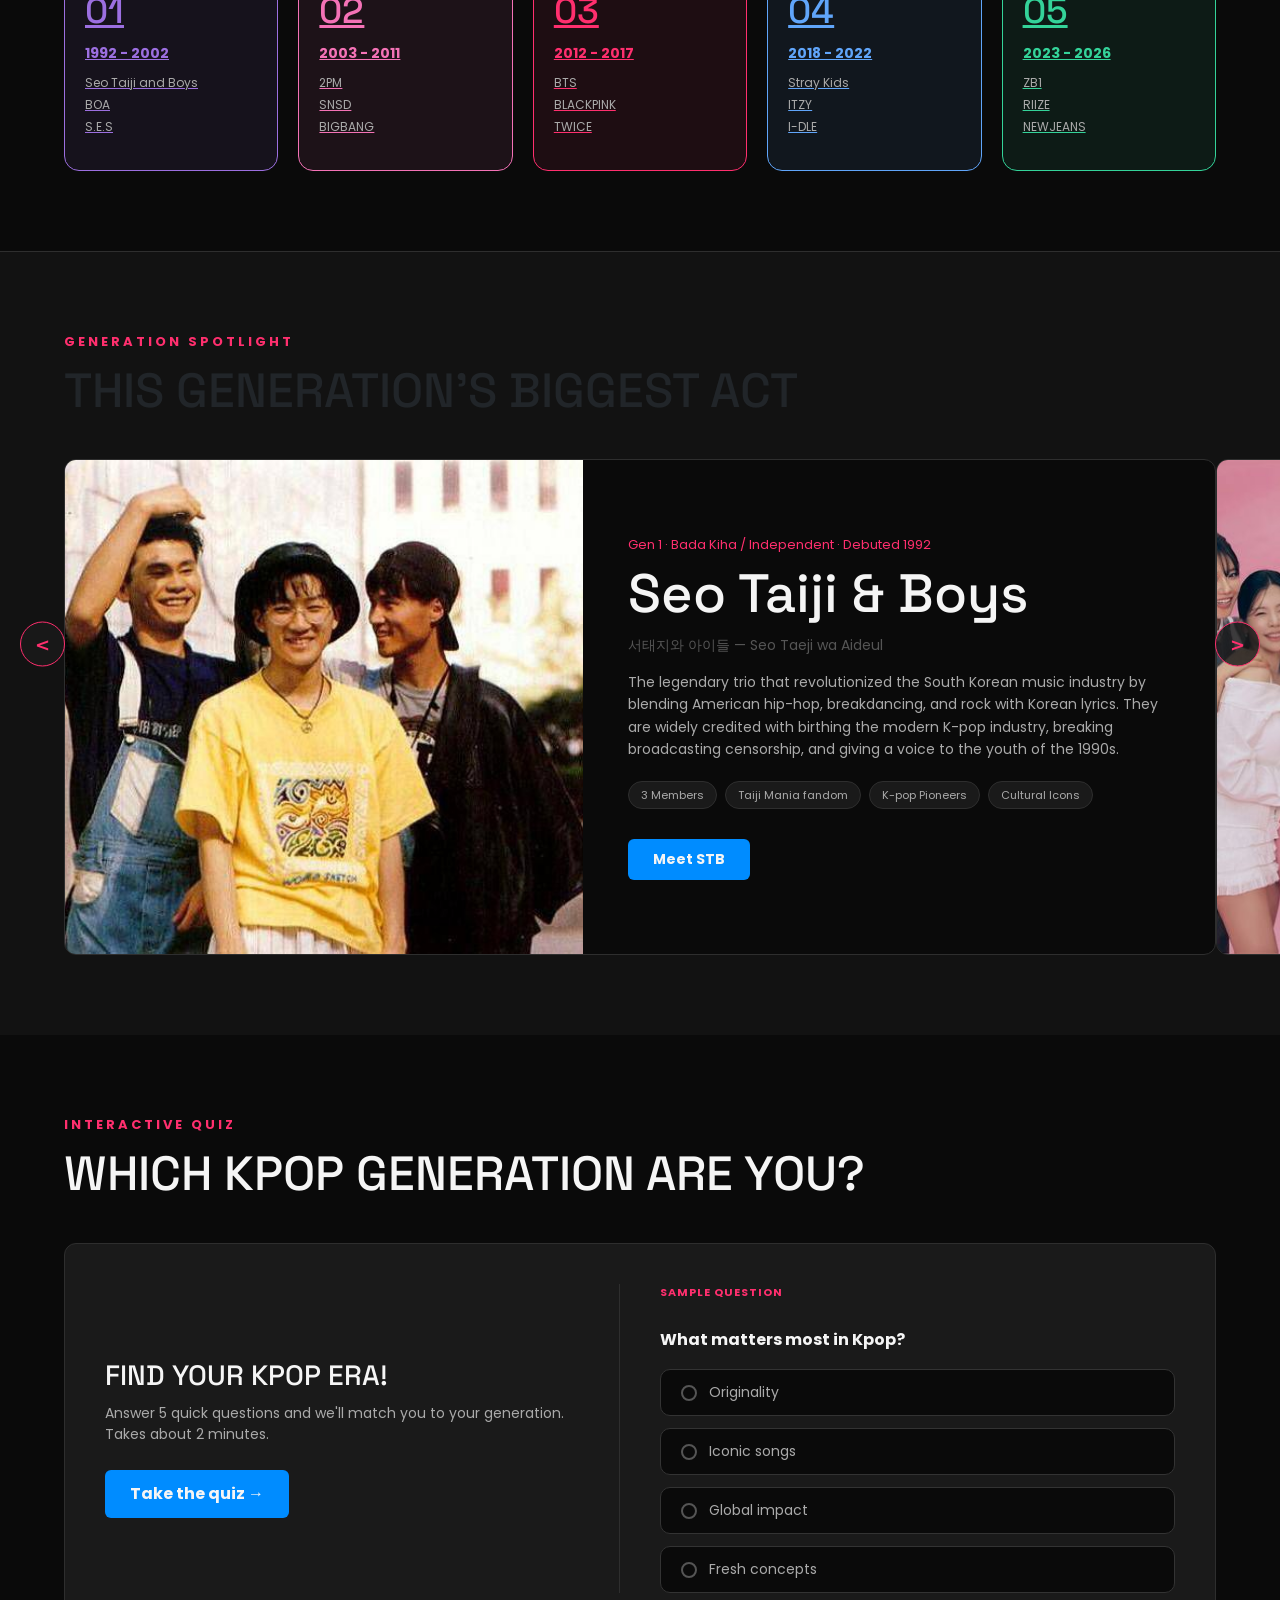
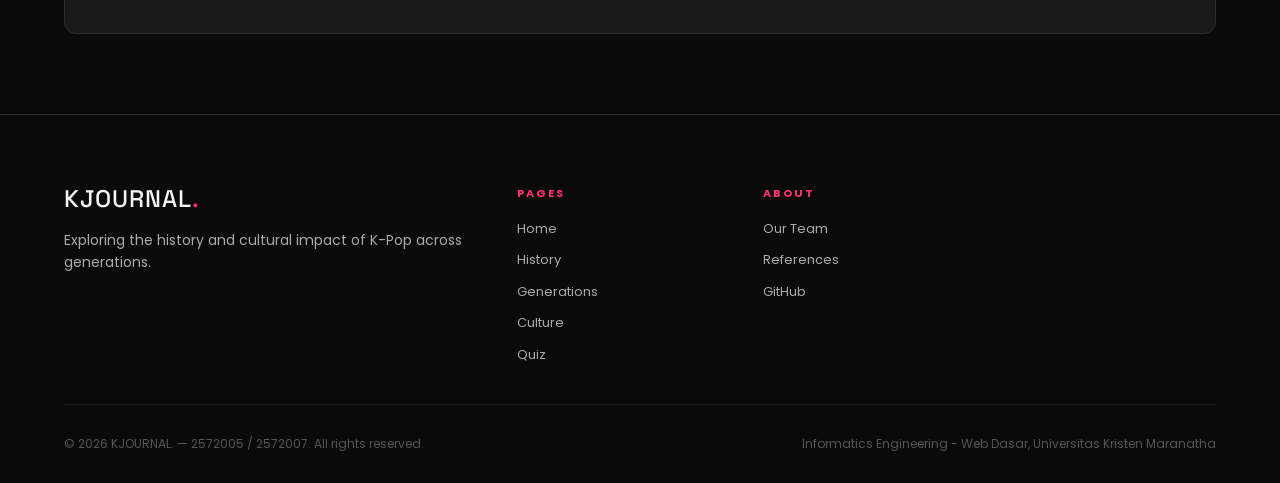
==== commit 824e3b69: "semoga yang terakhir" ====
--- a/index.html
+++ b/index.html
@@ -71,41 +71,41 @@
         <p class="erasp">EXPLORE BY ERA</p>
         <h1 class="erash">EXPLORE GENERATIONS OF KPOP</h1>
         <div class="eras-cards">
-            <div class="gens">
+            <a class="gens" href="generations.html#Gen1">
                 <h1>01</h1>
                 <p>1992 - 2002</p>
                 <p>Seo Taiji and Boys</p>
                 <p>BOA</p>
                 <p>S.E.S</p>
-            </div>
-            <div class="gens">
+            </a>
+            <a class="gens" href="generations.html#Gen2">
                 <h1>02</h1>
                 <p>2003 - 2011</p>
                 <p>2PM</p>
                 <p>SNSD</p>
                 <p>BIGBANG</p>
-            </div>
-            <div class="gens">
+            </a>
+            <a class="gens" href="generations.html#Gen3">
                 <h1>03</h1>
                 <p>2012 - 2017</p>
                 <p>BTS</p>
                 <p>BLACKPINK</p>
                 <p>TWICE</p>
-            </div>
-            <div class="gens">
+            </a>
+            <a class="gens" href="generations.html#Gen4">
                 <h1>04</h1>
                 <p>2018 - 2022</p>
                 <p>Stray Kids</p>
                 <p>ITZY</p>
                 <p>I-DLE</p>
-            </div>
-            <div class="gens">
+            </a>
+            <a class="gens" href="generations.html#Gen5">
                 <h1>05</h1>
                 <p>2023 - 2026</p>
                 <p>ZB1</p>
                 <p>RIIZE</p>
                 <p>NEWJEANS</p>
-            </div>
+            </a>
         </div>
     </div>
     <div class="spotlight">
@@ -227,15 +227,15 @@
             </div>
             <div class="quiz-sneak">
                 <p class="sneak-note">SAMPLE QUESTION</p>
-                <p class="sneak-question">What's your music vibe?</p>
+                <p class="sneak-question">What matters most in Kpop?</p>
                 <input type="radio" name="vibe" id="opt1">
-                <label for="opt1">Raw emotion & story telling</label>
+                <label for="opt1">Originality</label>
                 <input type="radio" name="vibe" id="opt2">
-                <label for="opt2">Hype & performance energy</label>
+                <label for="opt2">Iconic songs</label>
                 <input type="radio" name="vibe" id="opt3">
-                <label for="opt3">Dark concepts & atmosphere</label>
+                <label for="opt3">Global impact</label>
                 <input type="radio" name="vibe" id="opt4">
-                <label for="opt4">Fresh & experimental sounds</label>
+                <label for="opt4">Fresh concepts</label>
             </div>
         </div>
     </div>
--- a/style.css
+++ b/style.css
@@ -38,7 +38,7 @@
 .subpage-stat-item h2 { color: #f5f5f5; font-size: 42px; letter-spacing: 1px; margin-bottom: 6px; }
 .subpage-stat-item p { color: #666; font-size: 13px; }
 
-.subpage-section-header { margin-bottom: 60px; }
+.subpage-section-header { padding-top:1rem;margin-bottom: 60px; }
 .subpage-section-label { color: #ff2f6e; font-size: 12px; font-weight: bold; letter-spacing: 3px; margin-bottom: 12px; }
 .subpage-section-header h2 { font-size: 44px; margin-bottom: 16px; color: #f5f5f5; letter-spacing: -0.5px; }
 .subpage-section-sub { font-size: 15px; color: #aaa; max-width: 700px; line-height: 1.6; }
@@ -98,11 +98,11 @@
 .spotlight-labels { display: flex; flex-wrap: wrap; gap: 8px; margin-bottom: 30px; }
 .spotlight-labels p { color: #aaa; font-size: 11px; padding: 5px 12px; margin: 0; background-color: #1a1a1a; border: 1px solid #2e2e2e; border-radius: 30px; transition: all 0.3s ease; }
 .spotlight-labels p:hover { box-shadow: 0 0 10px var(--clr); color: var(--clr); border-color: var(--clr); }
-.spotlight-card:nth-child(1) .spotlight-labels p { --clr: yellow; }
-.spotlight-card:nth-child(2) .spotlight-labels p { --clr: rgb(235, 160, 173); }
-.spotlight-card:nth-child(3) .spotlight-labels p { --clr: #9c6fe0; }
-.spotlight-card:nth-child(4) .spotlight-labels p { --clr: rgb(247, 66, 66); }
-.spotlight-card:nth-child(5) .spotlight-labels p { --clr: rgb(77, 77, 233); }
+.spotlight-card:nth-child(1) .spotlight-labels p { --clr: #9c6fe0; }
+.spotlight-card:nth-child(2) .spotlight-labels p { --clr: #f472b6; }
+.spotlight-card:nth-child(3) .spotlight-labels p { --clr: #ff2f6e; }
+.spotlight-card:nth-child(4) .spotlight-labels p { --clr: #60a5fa; }
+.spotlight-card:nth-child(5) .spotlight-labels p { --clr: #34d399; }
 .bts-btn { align-self: flex-start; font-size: 14px; text-decoration: none; color: #f5f5f5; background-color: #008cff; padding: 10px 25px; border-radius: 6px; font-weight: bold; transition: background-color 0.3s, box-shadow 0.3s; }
 .bts-btn:hover { background-color: #0076d6; box-shadow: 0 5px 15px rgba(0, 140, 255, 0.4); color: #f5f5f5; }
 .quiz-teaser { background-color: #0a0a0a; padding: 80px 5%; border-bottom: 1px solid #2e2e2e; }
@@ -147,12 +147,12 @@
 .tl-key-acts li { font-size: 13px; color: #ccc; background-color: #1a1a1a; padding: 6px 14px; border-radius: 20px; border: 1px solid #2e2e2e; }
 .tl-milestone { margin-top: 20px; font-size: 13px; color: #f5f5f5; background-color: rgba(255, 47, 110, 0.05); border-left: 3px solid #ff2f6e; padding: 12px 20px; border-radius: 0 6px 6px 0; }
 
-.cult-tabs-section { padding: 40px 5% 0 5%; background-color: #121212; text-align: center; }
-.cult-tabs { display: inline-flex; gap: 10px; background-color: #0a0a0a; padding: 6px; border-radius: 30px; border: 1px solid #2e2e2e; margin-bottom: 40px; }
+.cult-tabs-section { display: flex; flex-direction: column; gap:20px; padding: 40px 5% 0 5%; background-color: #121212; text-align: center; }
+.cult-tabs { display: inline-flex; gap: 10px; background-color: #0a0a0a; padding: 6px; border-radius: 30px; border: 1px solid #2e2e2e; margin-bottom: 0; }
 .cult-tab { background: none; border: none; color: #666; padding: 10px 24px; border-radius: 25px; font-size: 13px; font-weight: 600; cursor: pointer; transition: all 0.3s ease; }
 .cult-tab:hover { color: #aaa; }
 .cult-tab.active { background-color: #ff2f6e; color: #f5f5f5; }
-.cult-content-section { padding: 0 5% 80px 5%; background-color: #121212; }
+.cult-content-section {padding: 0 5% 80px 5%; background-color: #121212; }
 .cult-panel { display: none; }
 .cult-panel.active { display: block; }
 .cult-chant-box { margin-top: 60px; background-color: #0a0a0a; border: 1px solid #2e2e2e; border-radius: 12px; padding: 40px; }
@@ -162,7 +162,6 @@
 .chant-label { font-size: 11px; font-weight: bold; color: #666; letter-spacing: 1px; }
 .chant-text { font-size: 15px; color: #f5f5f5; font-style: italic; margin-top: 6px; line-height: 1.5; }
 
-/* --- FOOTER --- */
 footer { background-color: #0a0a0a; padding: 70px 5% 30px 5%; color: #888; }
 .card1 { display: grid; grid-template-columns: 2fr 1fr 1fr 1fr; gap: 40px; margin-bottom: 40px; }
 .desc h3 { color: #f5f5f5; font-size: 24px; letter-spacing: 1px; margin-bottom: 15px; }
@@ -195,7 +194,7 @@
 }
 
 @media screen and (max-width: 768px) {
-    .hero{height:50%}
+    .hero{height:50vh; width: 60rem;}
     .main-nav { flex-direction: row; position: sticky; gap: 1rem; padding: 1rem; height: 5rem; }
     .navbut { margin: 0 8px; font-size: 11px; }
     .section2 { grid-template-columns: 1fr; padding: 40px 5%; gap: 30px; }
@@ -204,7 +203,7 @@
     .spotlight-detail h1 { font-size: 38px; }
     .quiz-cards { grid-template-columns: 1fr; padding: 20px; gap: 30px; }
     .quiz-link { border-right: none; padding-right: 0; border-bottom: 1px solid #2e2e2e; padding-bottom: 30px; }
-    .menu-toggle { display: block !important; }
+    .menu-toggle { display: block !important; color: #aaa; }
     .nav-links {
         display: none;
         flex-direction: column;
@@ -218,4 +217,11 @@
     }
     .nav-links.active { display: flex; }
     .explore-btn { display: none; }
+    .cult-tabs {
+        display: flex;
+        overflow-x:auto;
+        white-space:wrap;
+        gap: 0;
+        -webkit-overflow-scrolling: touch;
+    }
 }
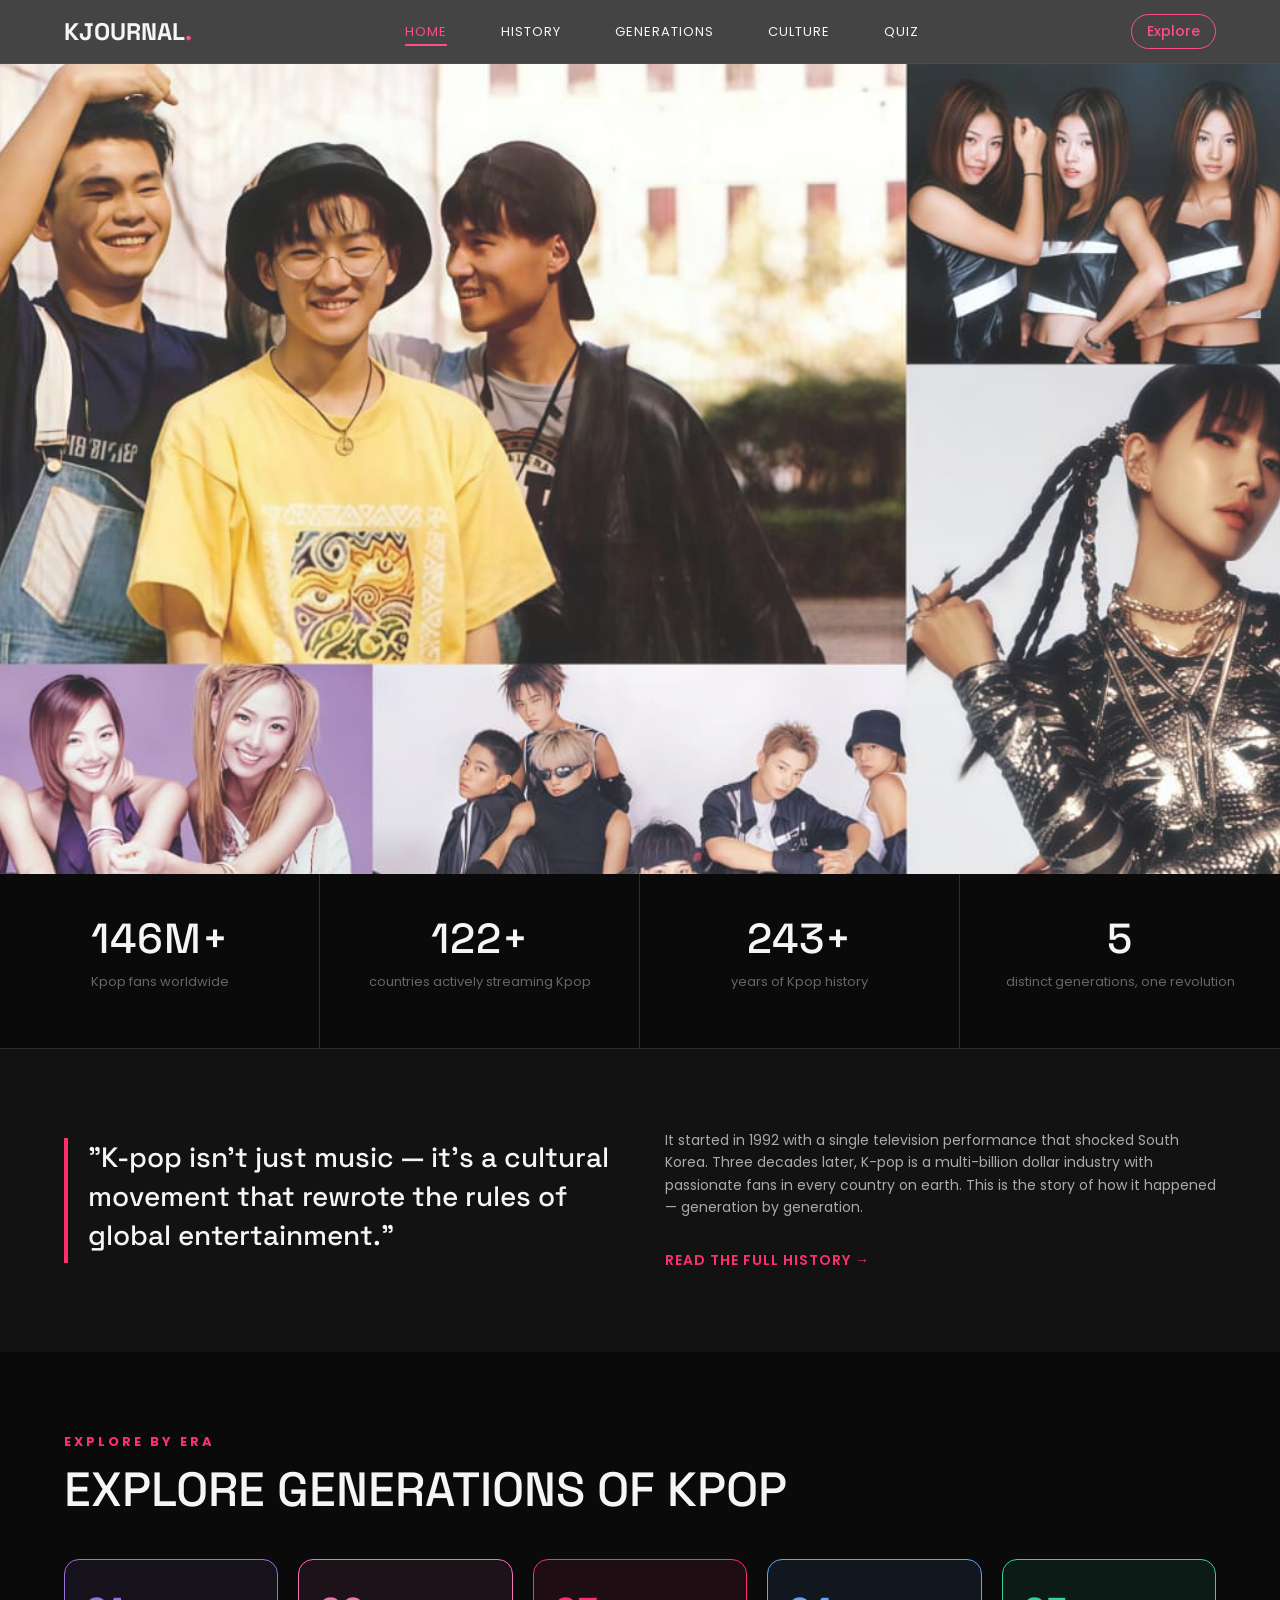
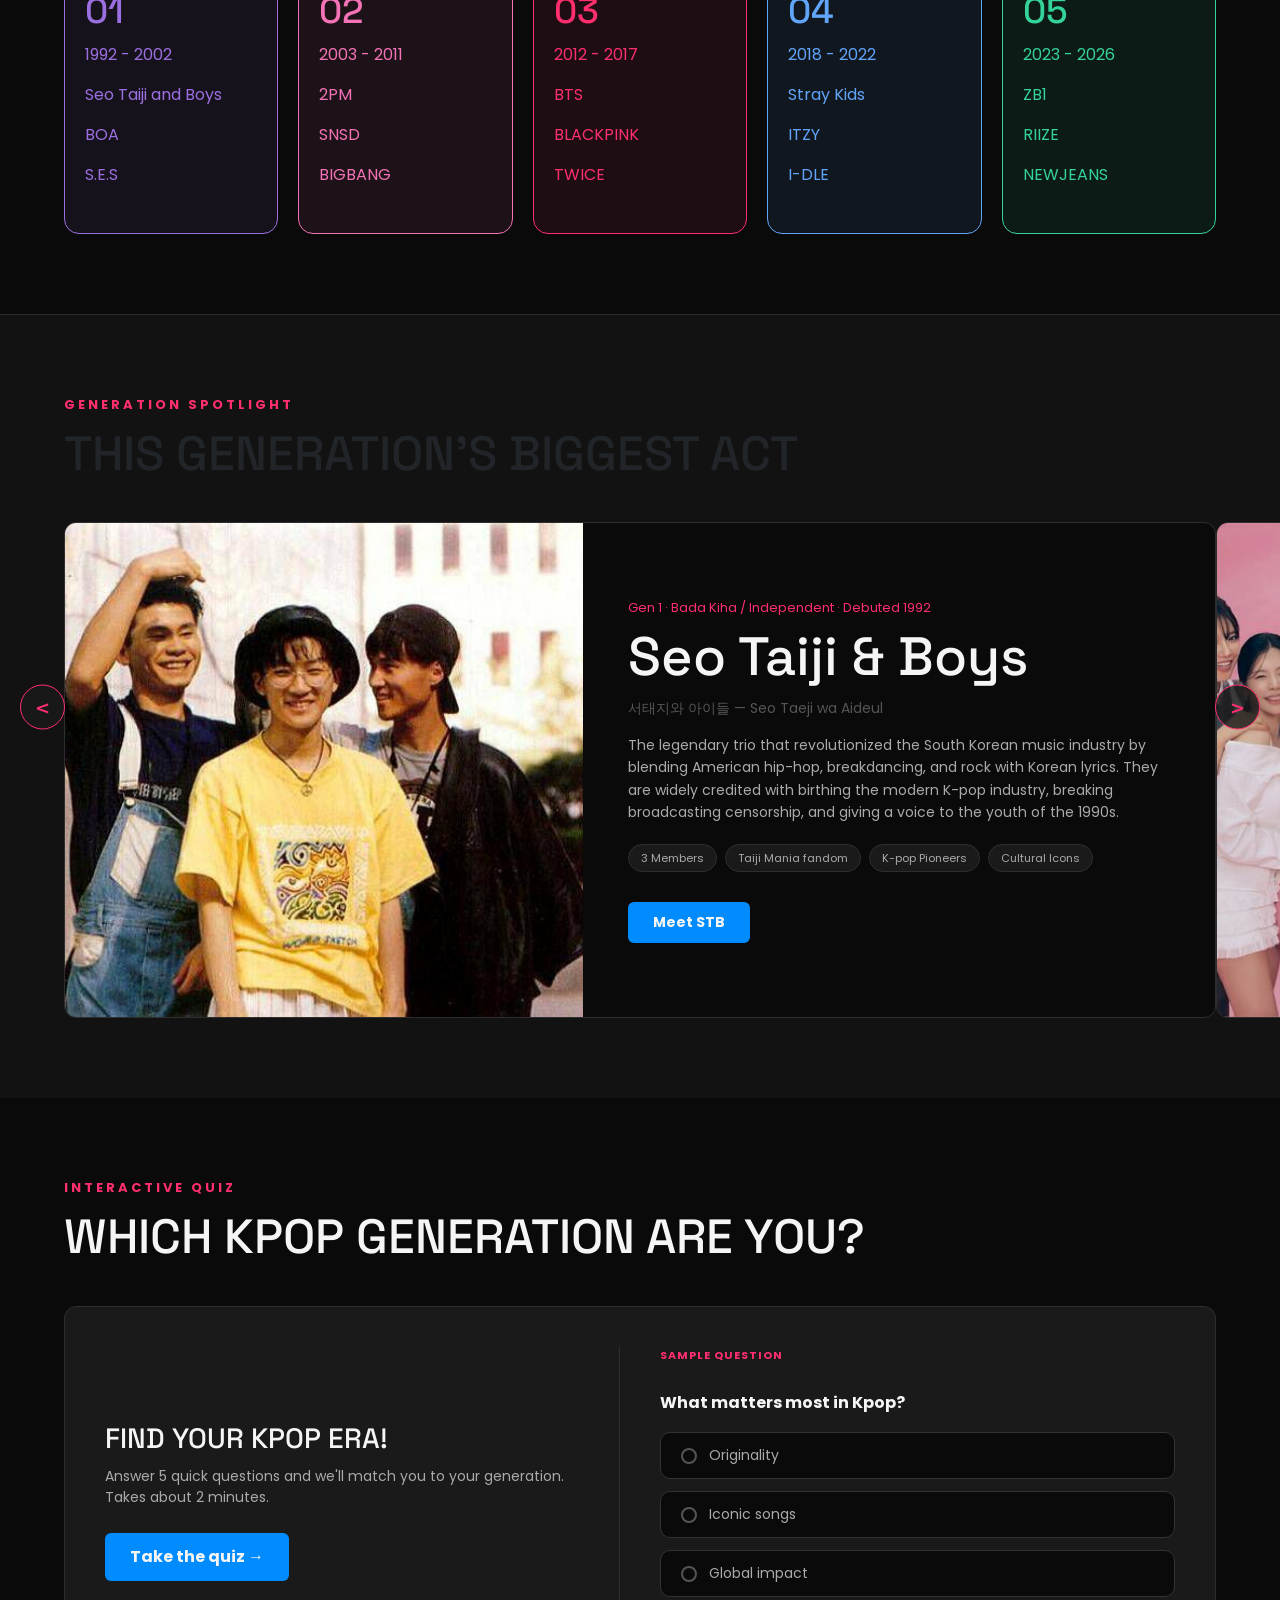
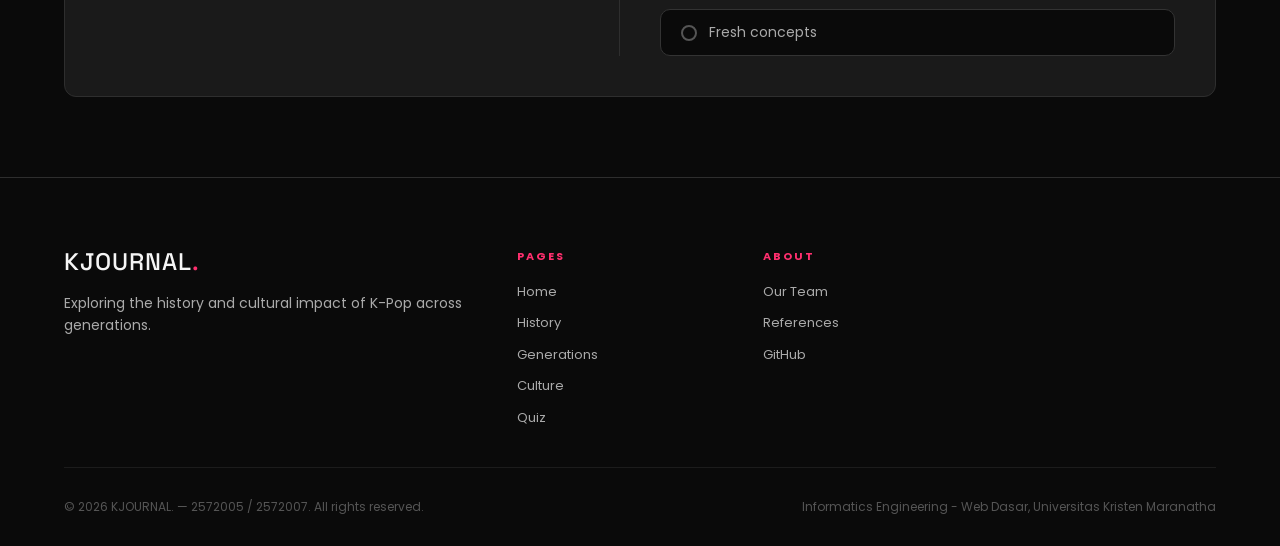
==== commit 5b7f7cdc: "final touch" ====
--- a/index.html
+++ b/index.html
@@ -11,7 +11,7 @@
     <link href="https://cdn.jsdelivr.net/npm/bootstrap@5.3.3/dist/css/bootstrap.min.css" rel="stylesheet">
     <script src="https://cdn.jsdelivr.net/npm/bootstrap@5.3.3/dist/js/bootstrap.bundle.min.js"></script>
     <script src="https://code.jquery.com/jquery-3.7.1.min.js"></script>
-    <script src="script.js" defer></script>
+
 </head>
 
 <body>
@@ -266,6 +266,7 @@
             <p>Informatics Engineering - Web Dasar, Universitas Kristen Maranatha</p>
         </div>
     </footer>
+<script src="script.js"></script>
 </body>
 
 </html>
--- a/style.css
+++ b/style.css
@@ -53,7 +53,7 @@
 .mdl{display: block; background-color: black; opacity: 0.85; width: 100%; height: auto; z-index: 998;}
 .hero { overflow: hidden; background-color: #000; width: 100%; height: 90vh; position: relative; }
 .slides { display: flex; width: 100%; height: 70%; margin-left: 0; transition: transfrom 2s ease; will-change: transform;}
-.slides img { width: 100%; height: 100vh; object-fit:fill; object-position: center; flex-shrink: 0;}
+.slides img { width: 100%; min-width:100%; height: 100vh; object-fit:cover; object-position: center; display: block; }
 .cards-stat { display: grid; grid-template-columns: repeat(4, 1fr); background-color: #0a0a0a; border-bottom: 1px solid #2e2e2e; }
 .fancard, .grosscard, .histocard, .gencard { border-right: 1px solid #2e2e2e; padding: 40px 5%; text-align: center; }
 .gencard { border-right: none; }
@@ -76,9 +76,10 @@
 .eras-cards .gens:nth-child(4) { --clr: #60a5fa; --bclr: #60a5fa15; }
 .eras-cards .gens:nth-child(5) { --clr: #34d399; --bclr: #34d39915; }
 .gens h1 { font-size: 36px; margin-bottom: 10px; }
-.gens p { font-size: 12px; margin-bottom: 4px; color: #aaa; }
-.gens p:first-of-type { font-weight: bold; color: var(--clr); font-size: 14px; margin-bottom: 10px; }
+.gens a { font-size: 12px; margin-bottom: 4px; color: #aaa; }
+.gens a:first-of-type { font-weight: bold; color: var(--clr); font-size: 14px; margin-bottom: 10px; }
 .gens:hover { transform: translateY(-8px); box-shadow: 0 10px 20px rgba(0, 0, 0, 0.5), 0 0 15px var(--clr); background-color: rgba(0, 0, 0, 0.4); color: var(--clr); }
+.gens{text-decoration: none;}
 
 .spotlight { padding: 80px 5%; background-color: #121212; position: relative; overflow: hidden; }
 .spotlight-prev, .spotlight-next { position: absolute; top: 50%; transform: translateY(-50%); background: rgba(26, 26, 26, 0.8); color: #ff2f6e; border: 1px solid #ff2f6e;width: 45px; height: 45px; cursor: pointer; border-radius: 50%; font-weight: bold; font-size: 18px; display: flex; align-items: center; justify-content: center; transition: all 0.3s ease; z-index: 998; }
@@ -194,7 +195,8 @@
 }
 
 @media screen and (max-width: 768px) {
-    .hero{height:50vh; width: 60rem;}
+    .slides img{height: 50vh; object-fit: cover; width:100%;}
+    .hero{height:50vh; width: 100%;}
     .main-nav { flex-direction: row; position: sticky; gap: 1rem; padding: 1rem; height: 5rem; }
     .navbut { margin: 0 8px; font-size: 11px; }
     .section2 { grid-template-columns: 1fr; padding: 40px 5%; gap: 30px; }
@@ -204,24 +206,8 @@
     .quiz-cards { grid-template-columns: 1fr; padding: 20px; gap: 30px; }
     .quiz-link { border-right: none; padding-right: 0; border-bottom: 1px solid #2e2e2e; padding-bottom: 30px; }
     .menu-toggle { display: block !important; color: #aaa; }
-    .nav-links {
-        display: none;
-        flex-direction: column;
-        position: absolute;
-        top: 100%;
-        left: 0;
-        width: 100%;
-        padding: 1rem;
-        background: #111;
-        border-top: 1px solid #333;
-    }
+    .nav-links {display: none;flex-direction: column;position: absolute;top: 100%;left: 0;width: 100%;padding: 1rem;background: #111;border-top: 1px solid #333;}
     .nav-links.active { display: flex; }
     .explore-btn { display: none; }
-    .cult-tabs {
-        display: flex;
-        overflow-x:auto;
-        white-space:wrap;
-        gap: 0;
-        -webkit-overflow-scrolling: touch;
-    }
+    .cult-tabs {display: flex;overflow-x:auto;white-space:wrap;gap: 0;-webkit-overflow-scrolling: touch;}
 }
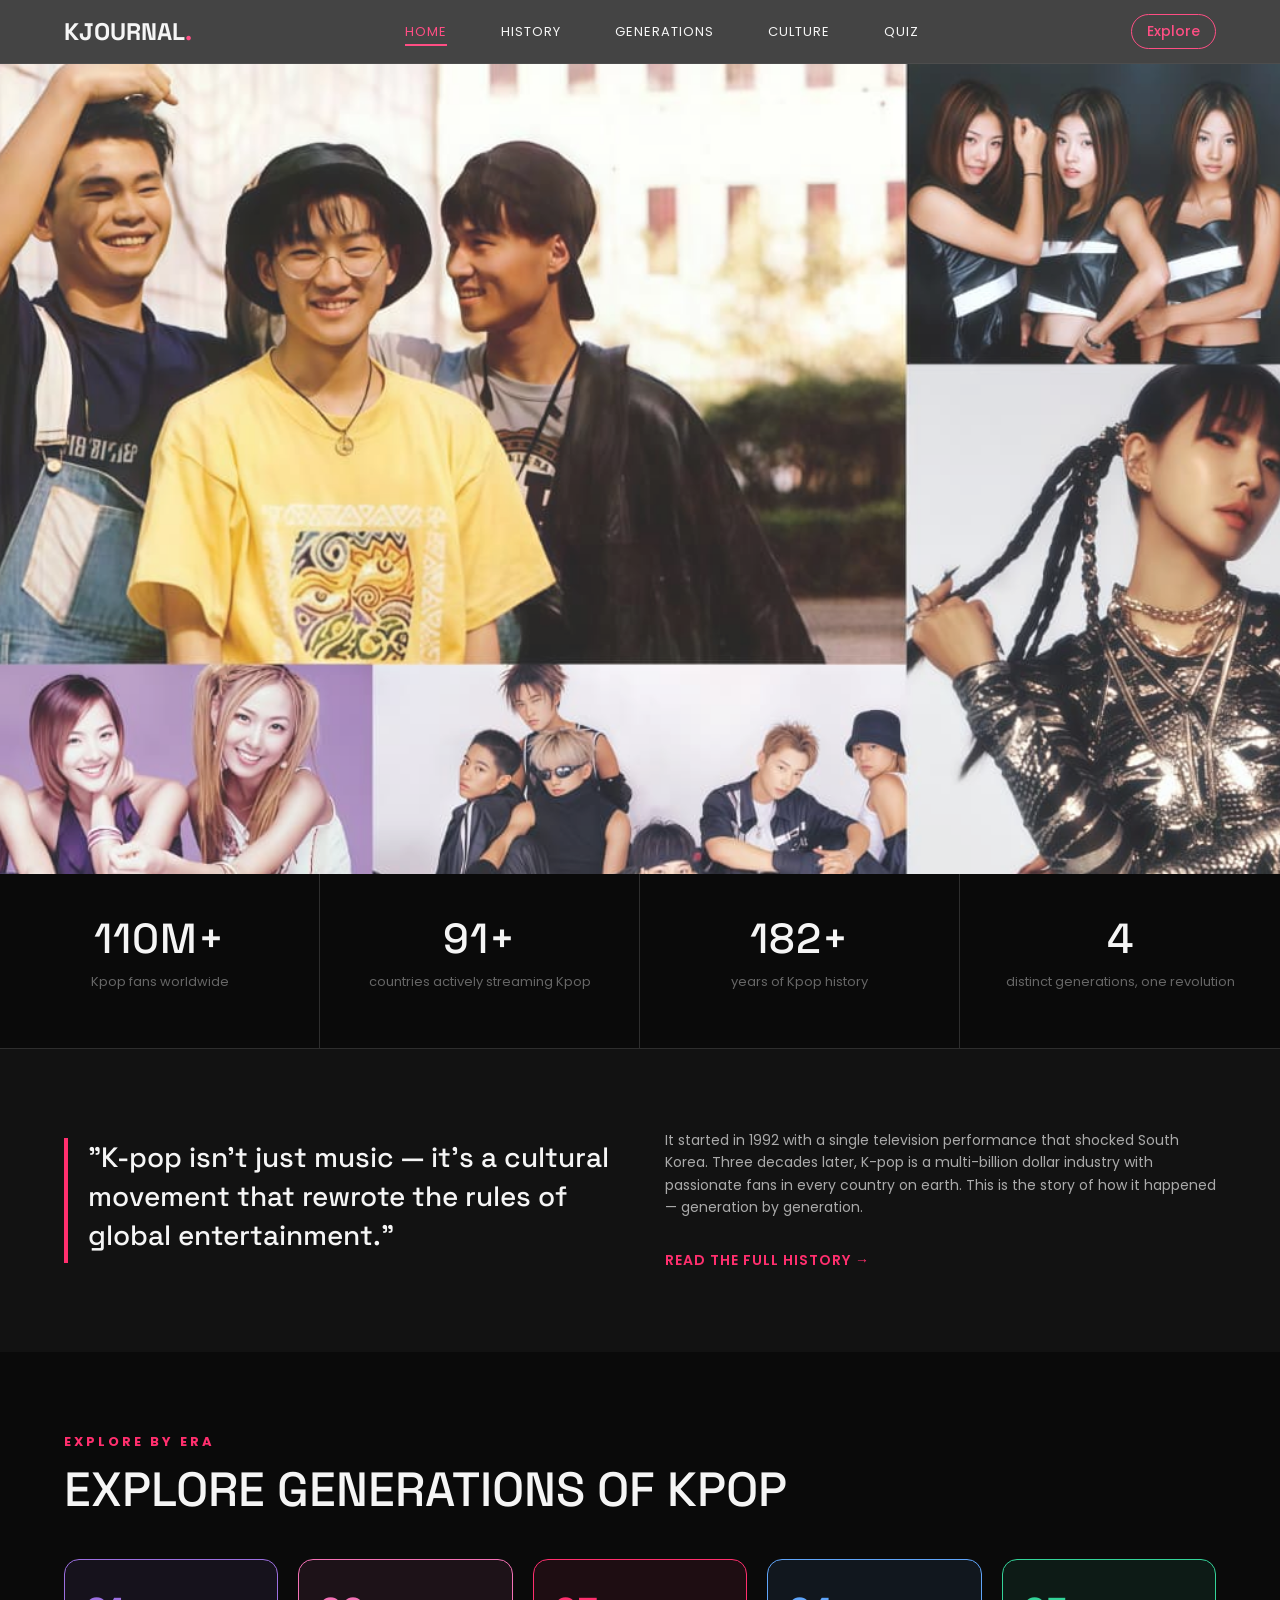
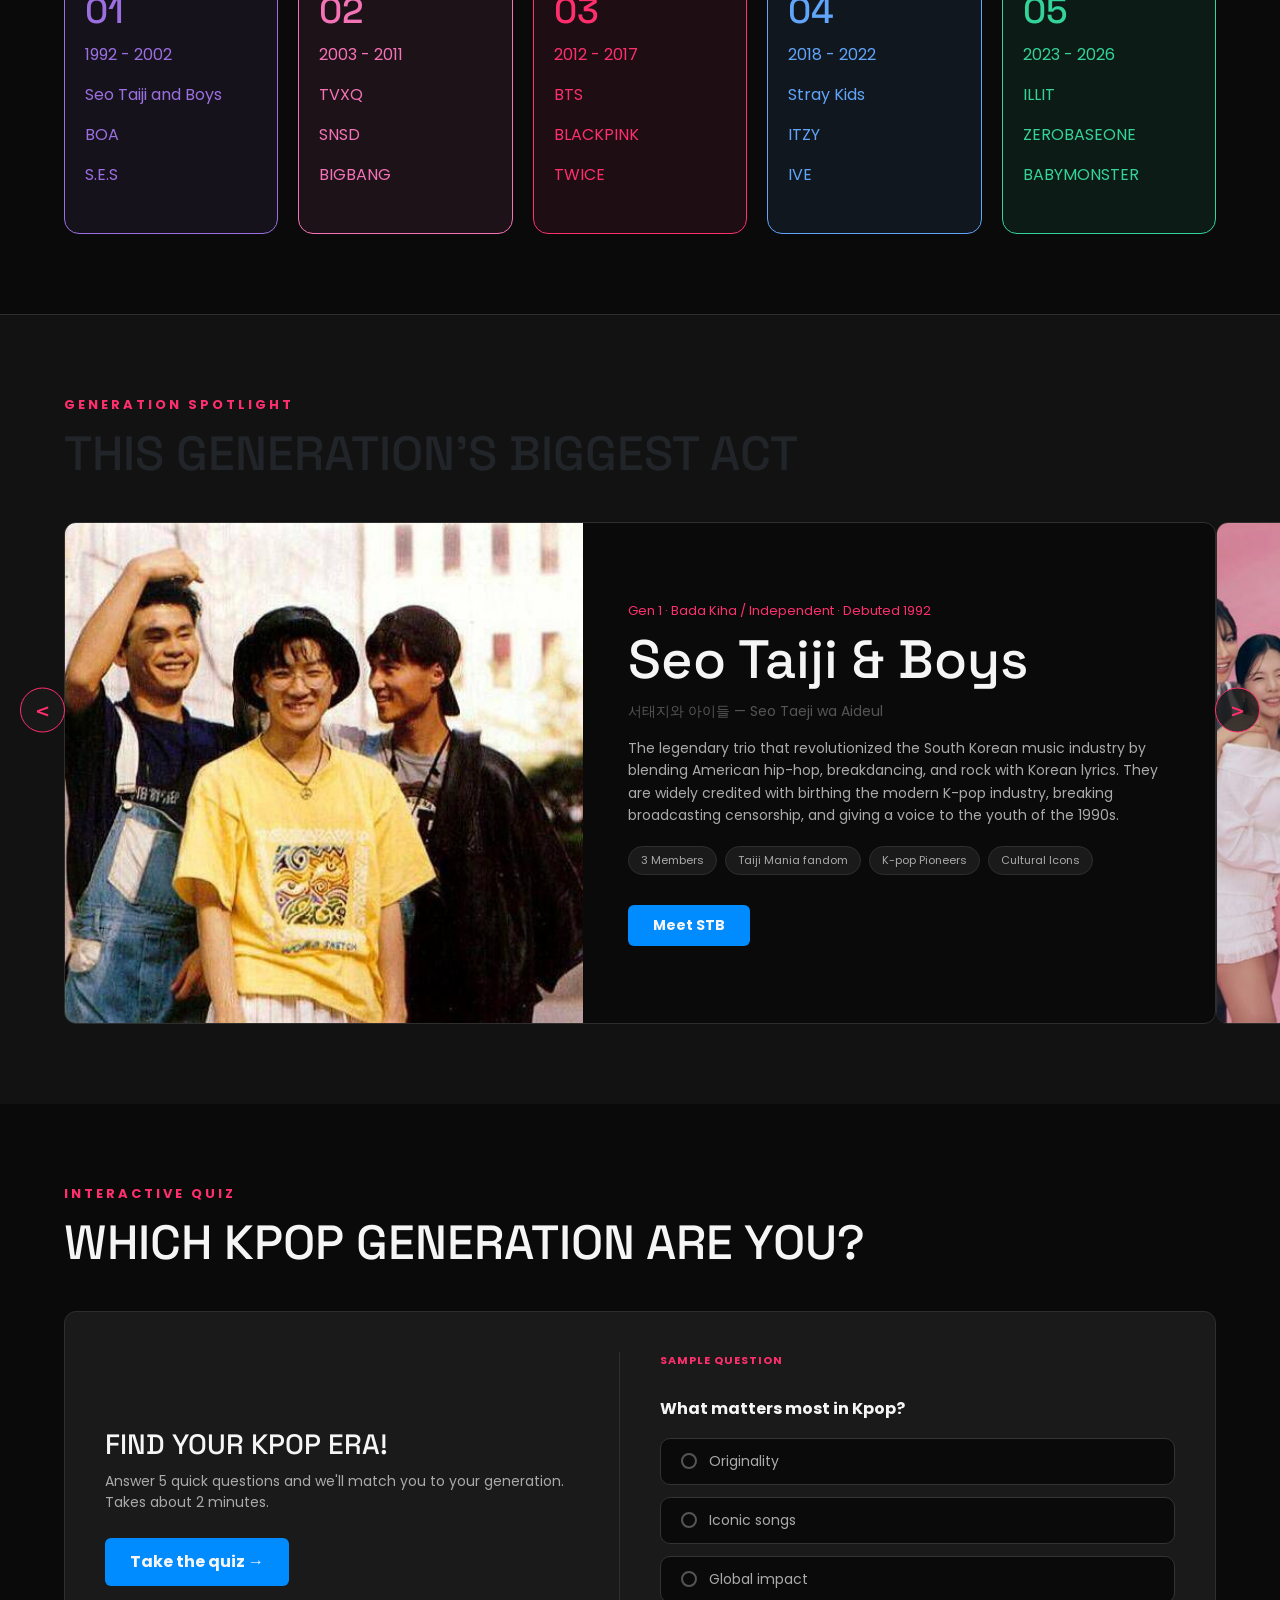
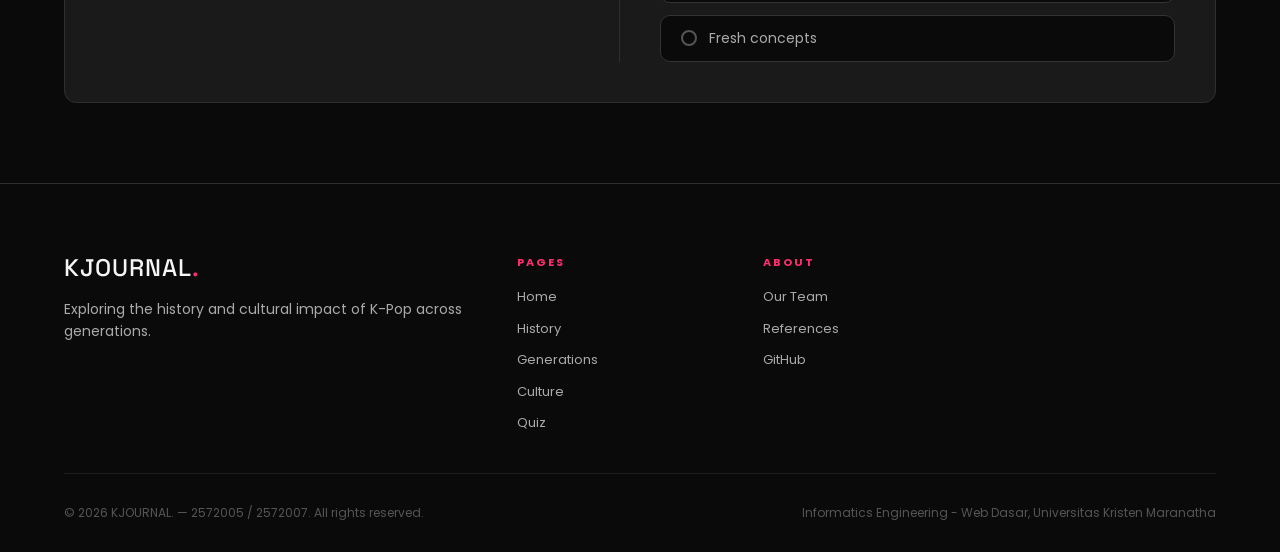
==== commit 627f0971: "ralat dikit (2)" ====
--- a/index.html
+++ b/index.html
@@ -81,7 +81,7 @@
             <a class="gens" href="generations.html#Gen2">
                 <h1>02</h1>
                 <p>2003 - 2011</p>
-                <p>2PM</p>
+                <p>TVXQ</p>
                 <p>SNSD</p>
                 <p>BIGBANG</p>
             </a>
@@ -97,14 +97,14 @@
                 <p>2018 - 2022</p>
                 <p>Stray Kids</p>
                 <p>ITZY</p>
-                <p>I-DLE</p>
+                <p>IVE</p>
             </a>
             <a class="gens" href="generations.html#Gen5">
                 <h1>05</h1>
                 <p>2023 - 2026</p>
-                <p>ZB1</p>
-                <p>RIIZE</p>
-                <p>NEWJEANS</p>
+                <p>ILLIT</p>
+                <p>ZEROBASEONE</p>
+                <p>BABYMONSTER</p>
             </a>
         </div>
     </div>
--- a/style.css
+++ b/style.css
@@ -90,7 +90,7 @@
 .spotlight-note { color: #ff2f6e; font-weight: bold; font-size: 13px; letter-spacing: 3px; margin-bottom: 10px; }
 .spotlight-title { font-size: 48px; margin-bottom: 40px; }
 .spotlight-card { flex: 0 0 100%; width: 100%; display: flex; background-color: #0a0a0a; border-radius: 12px; overflow: hidden; border: 1px solid #2e2e2e; flex-direction: row; flex-wrap: nowrap; transition: 0.5s ease-in-out; }
-.spotlight-card img { width: 45%; object-fit: cover; min-height: 450px; }
+.spotlight-card img { width: 45%; object-fit: cover; height: 500px; }
 .spotlight-detail { padding: 45px; width: 55%; display: flex; flex-direction: column; justify-content: center; }
 .detail-note { color: #ff2f6e; font-size: 13px; margin-bottom: 8px; }
 .spotlight-detail h1 { color: #f5f5f5; font-size: 54px; }
@@ -210,4 +210,31 @@
     .nav-links.active { display: flex; }
     .explore-btn { display: none; }
     .cult-tabs {display: flex;overflow-x:auto;white-space:wrap;gap: 0;-webkit-overflow-scrolling: touch;}
+    .spotlight-cards-container {
+        display: flex;
+        overflow-x: auto;
+        scroll-snap-type: x mandatory;
+        scroll-behavior: smooth;
+        -webkit-overflow-scrolling: touch;
+    }
+
+    .spotlight-card {
+        flex: 0 0 85%;
+        scroll-snap-align: start;
+        margin-right: 0.8rem;
+    }
+
+    .spotlight-card img {
+        height: 300px;
+    }
+
+    .spotlight-prev,
+    .spotlight-next {
+        display: none;
+    }
+
+    .spotlight-cards-container::-webkit-scrollbar {
+        display: none;
+    }
+
 }
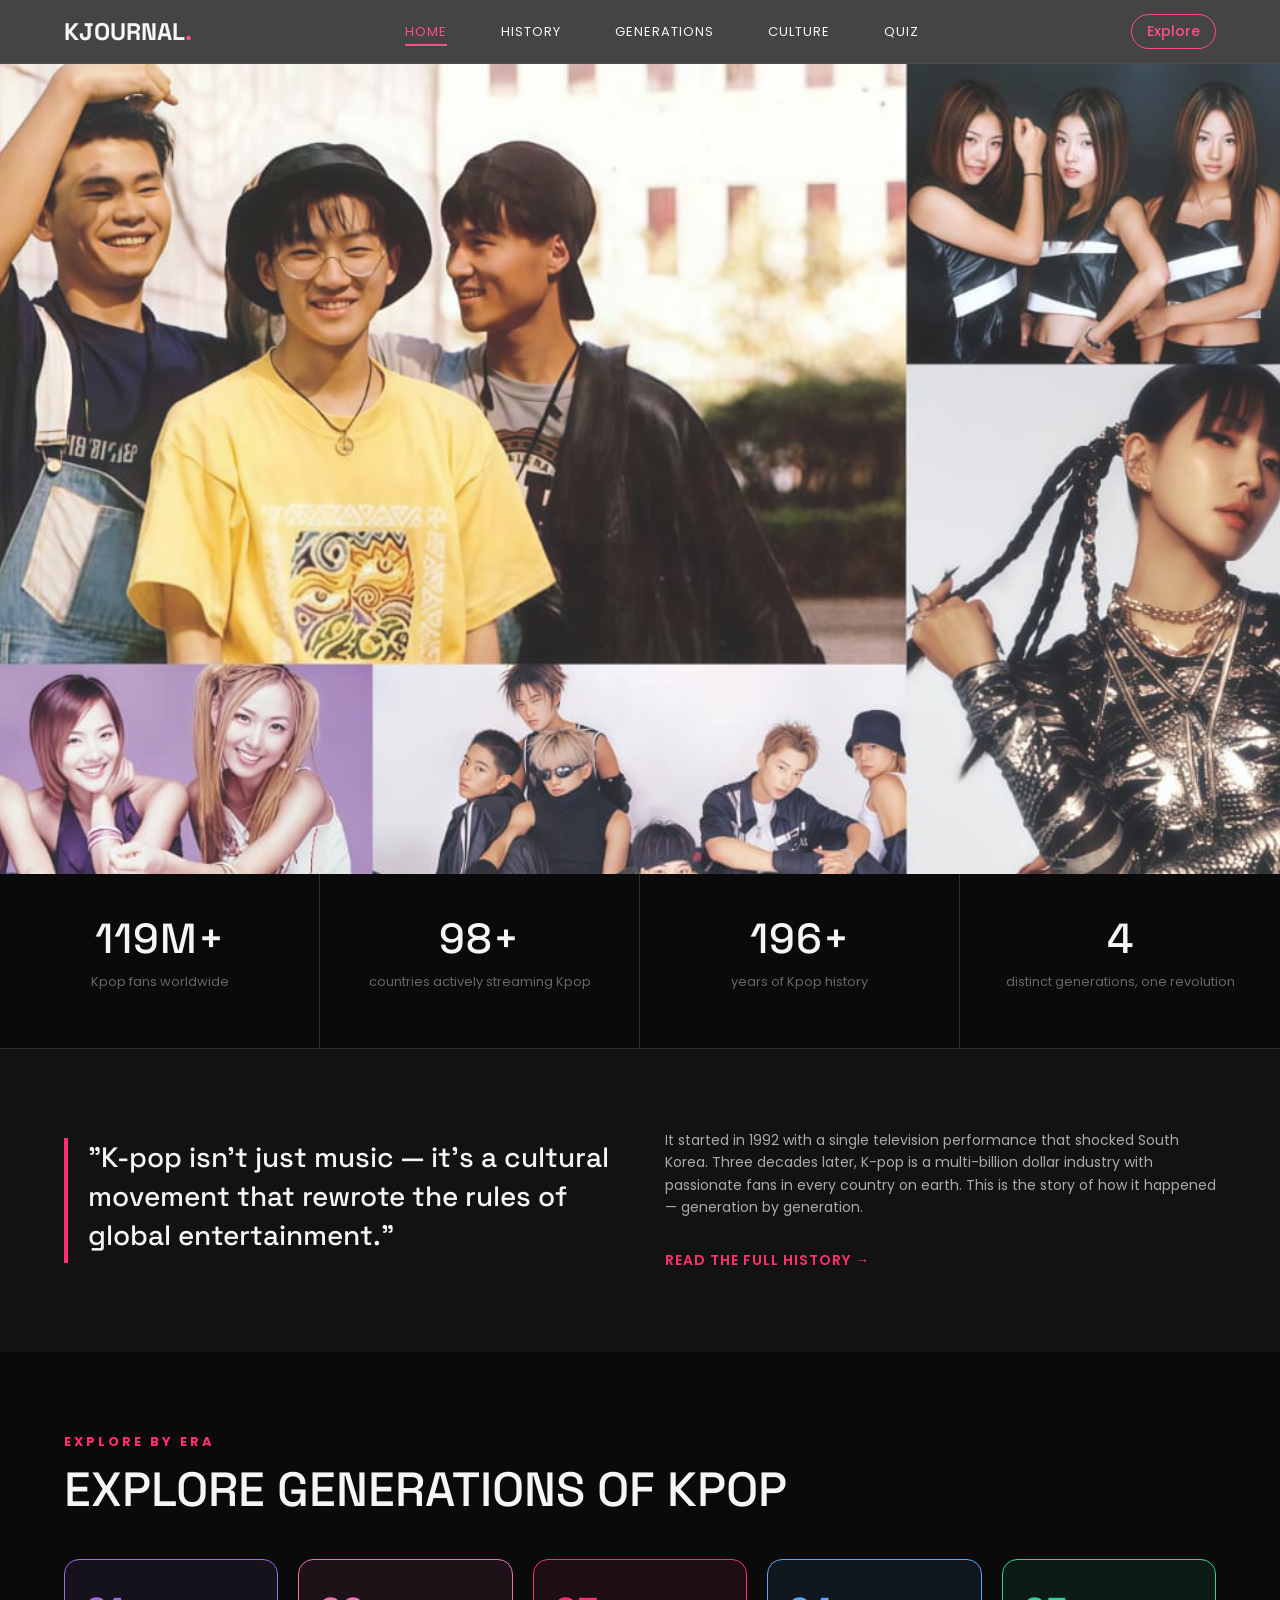
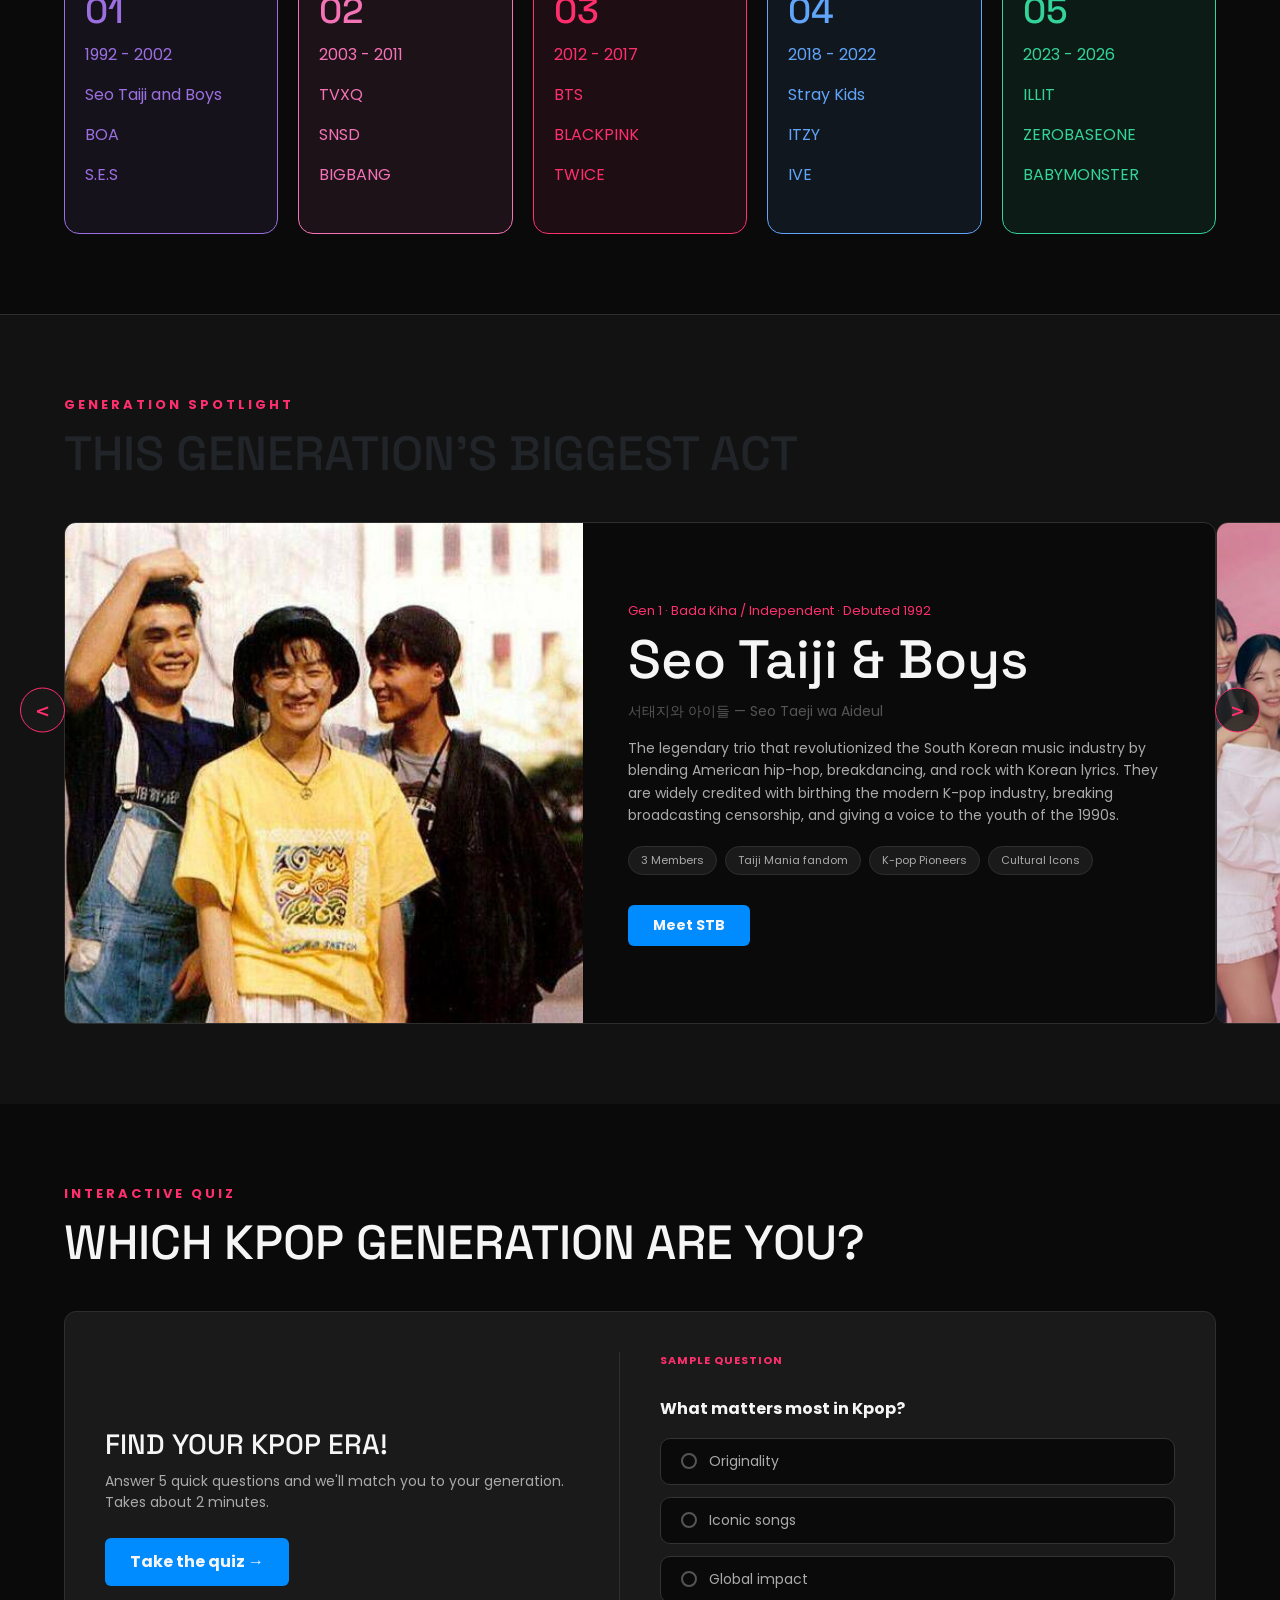
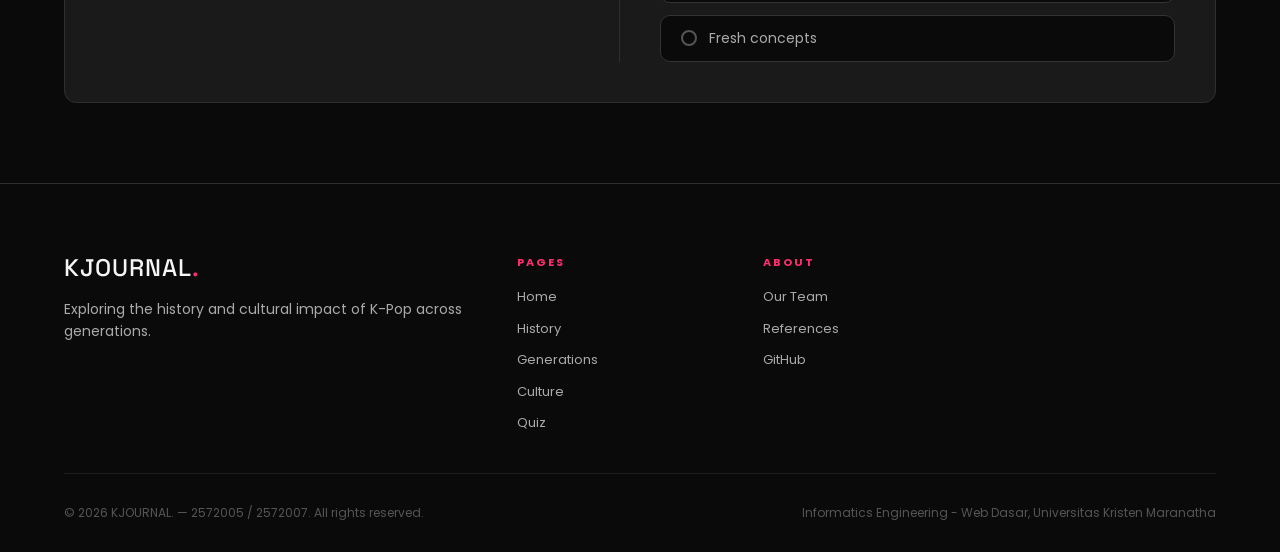
==== commit f98234f3: "ini beneran terakhir" ====
--- a/index.html
+++ b/index.html
@@ -256,7 +256,7 @@
             <div class="about">
                 <p>ABOUT</p>
                 <a href="team.html">Our Team</a>
-                <a href="#">References</a>
+                <a href="https://docs.google.com/document/d/1zoQ93zISmxve9hCRm4seUY6As6_hFpvxXPIza-oLvv0/edit?usp=sharing">References</a>
                 <a href="https://github.com/natetamp/TugasBesar_2572005_2572007" target="_blank">GitHub</a>
             </div>
         </div>
--- a/style.css
+++ b/style.css
@@ -210,19 +210,9 @@
     .nav-links.active { display: flex; }
     .explore-btn { display: none; }
     .cult-tabs {display: flex;overflow-x:auto;white-space:wrap;gap: 0;-webkit-overflow-scrolling: touch;}
-    .spotlight-cards-container {
-        display: flex;
-        overflow-x: auto;
-        scroll-snap-type: x mandatory;
-        scroll-behavior: smooth;
-        -webkit-overflow-scrolling: touch;
-    }
-
-    .spotlight-card {
-        flex: 0 0 85%;
-        scroll-snap-align: start;
-        margin-right: 0.8rem;
-    }
+    .spotlight-cards-container {display: flex;overflow-x: auto;scroll-snap-type: x mandatory;scroll-behavior: smooth;-webkit-overflow-scrolling: touch;}
+
+    .spotlight-card {flex: 0 0 85%;scroll-snap-align: start;margin-right: 0.8rem;}
 
     .spotlight-card img {
         height: 300px;
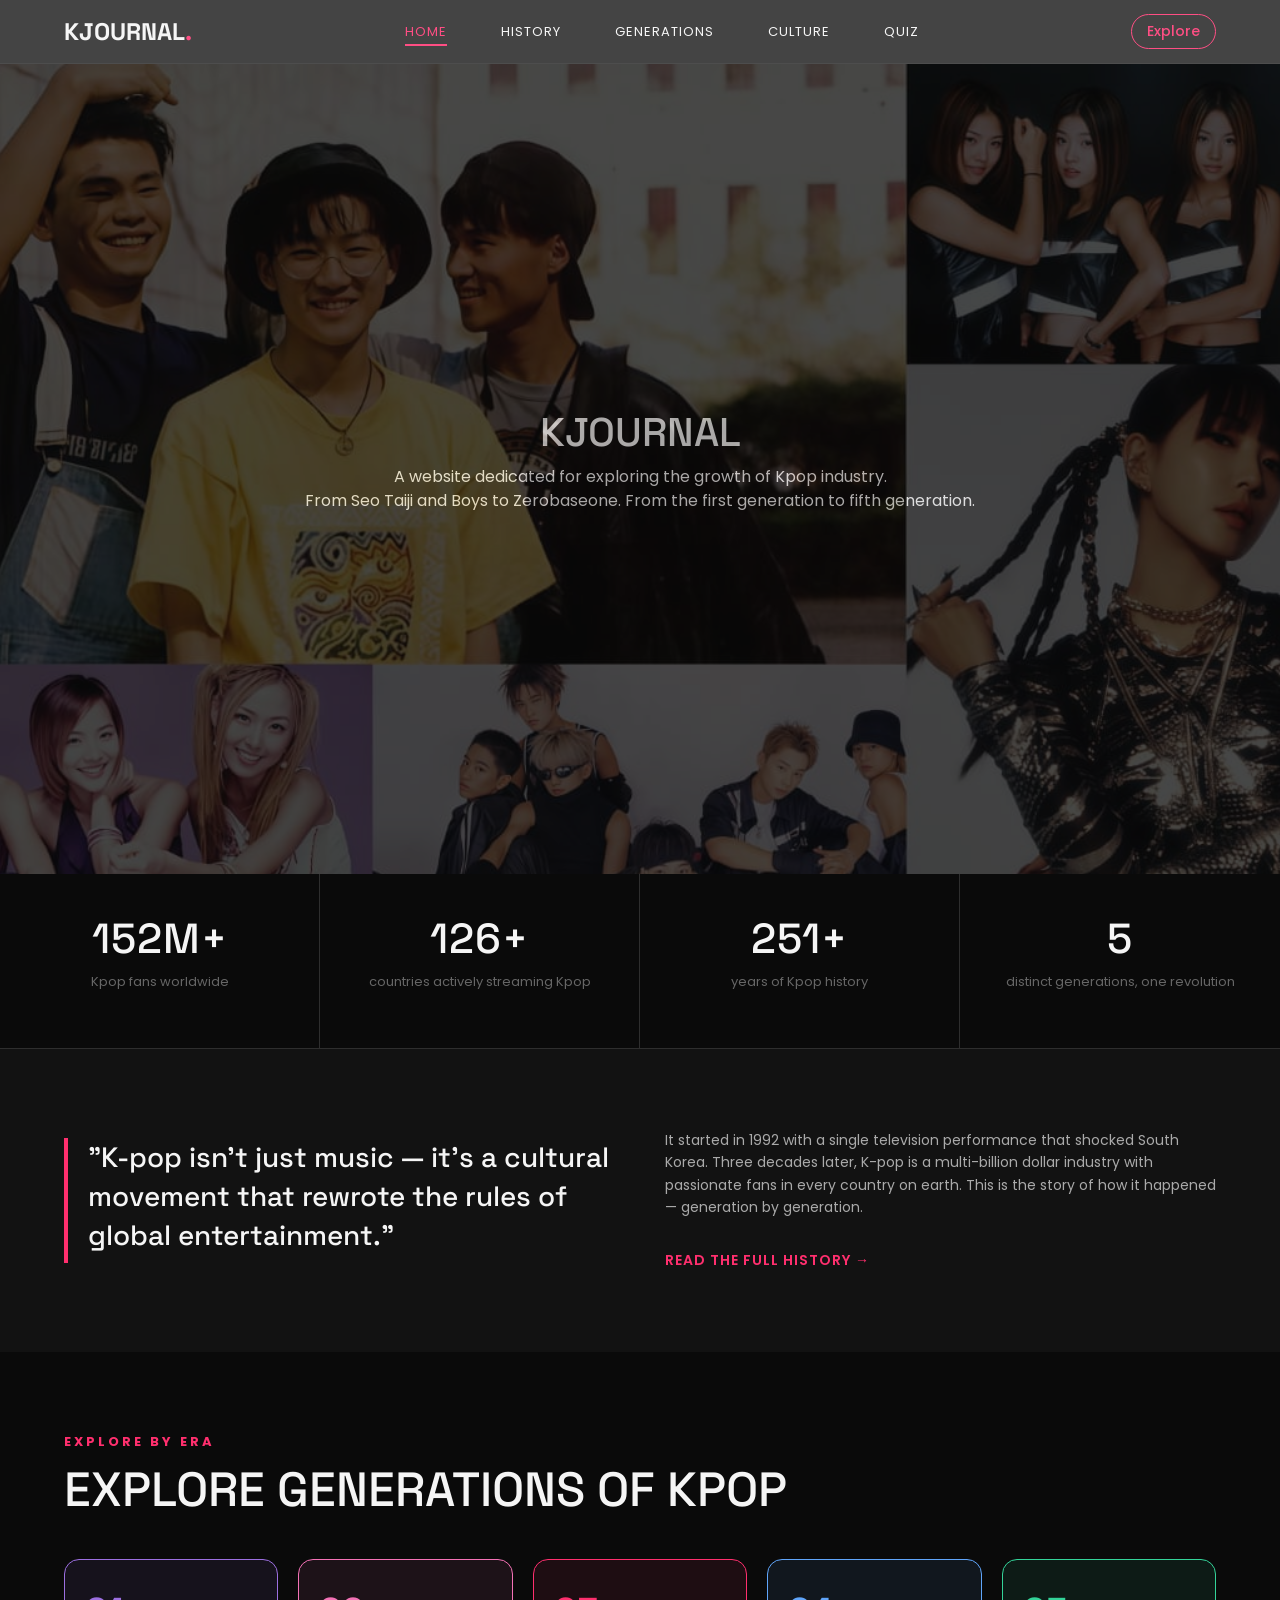
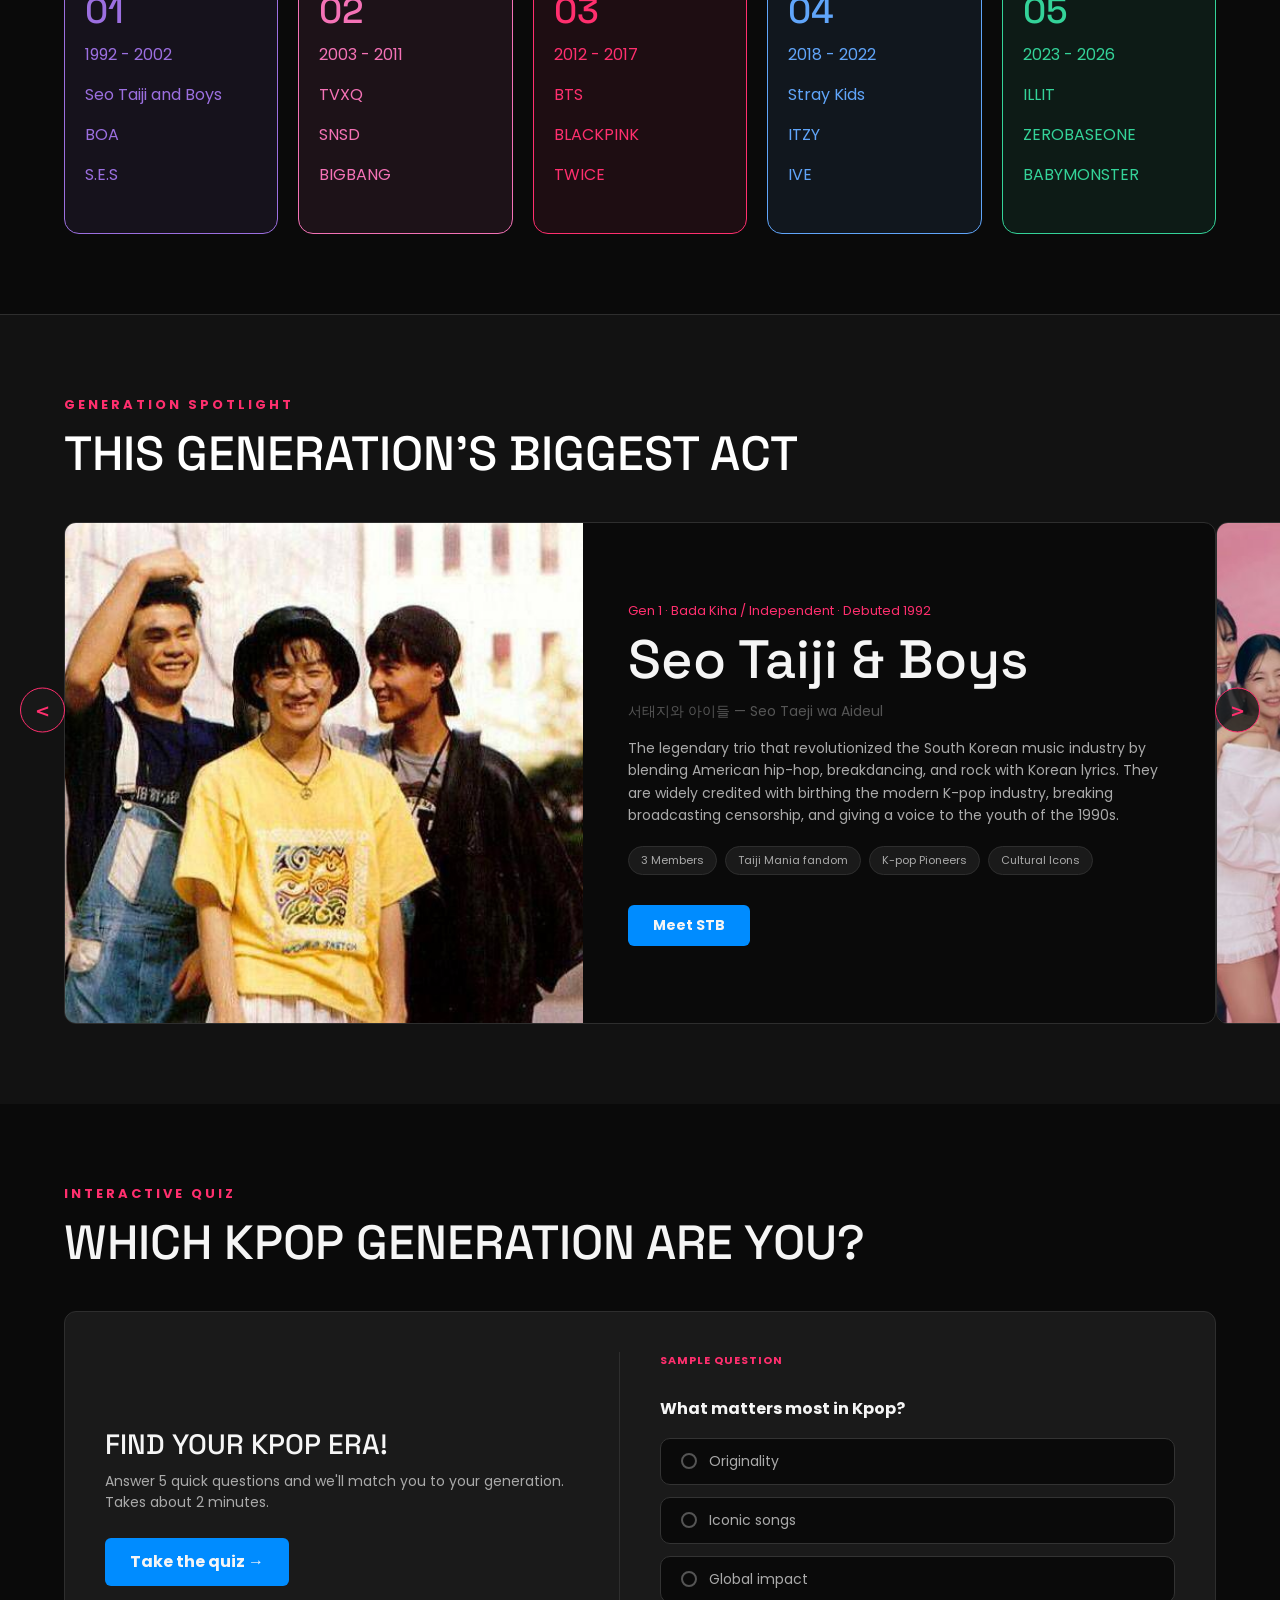
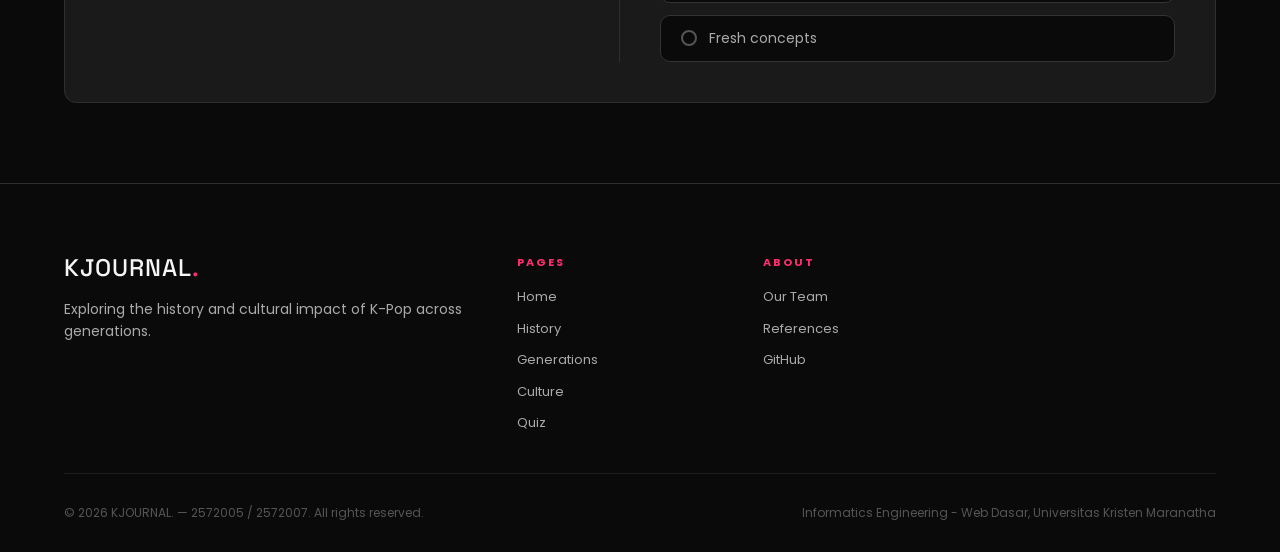
==== commit a01715af: "changes after presentasi" ====
--- a/index.html
+++ b/index.html
@@ -11,7 +11,25 @@
     <link href="https://cdn.jsdelivr.net/npm/bootstrap@5.3.3/dist/css/bootstrap.min.css" rel="stylesheet">
     <script src="https://cdn.jsdelivr.net/npm/bootstrap@5.3.3/dist/js/bootstrap.bundle.min.js"></script>
     <script src="https://code.jquery.com/jquery-3.7.1.min.js"></script>
-
+    <style>
+        .mdl-content{
+            position: absolute;
+            top: 50%;
+            left: 50%;
+            transform: translate(-50%, -50%);
+            text-align: center;
+            color: #ddd;
+            z-index: 10;
+            background-color: #0a0a0a;
+            width: 100%;
+            height:100%;
+            opacity: 0.75;
+            display: flex;
+            flex-direction: column;
+            align-items: center;
+            justify-content: center;
+        }
+    </style>
 </head>
 
 <body>
@@ -36,6 +54,10 @@
                 <img src="img/gen4.jpg" alt="">
                 <img src="img/gen5.jpg" alt="">
             </div>
+            <div class="mdl-content">
+            <h1>KJOURNAL</h1>
+            <p>A website dedicated for exploring the growth of Kpop industry. <br> From Seo Taiji and Boys to Zerobaseone. From the first generation to fifth generation.</p>
+        </div>
         </div>
     </div>
     <div class="cards-stat">
@@ -128,7 +150,7 @@
                         <p>K-pop Pioneers</p>
                         <p>Cultural Icons</p>
                     </div>
-                    <a href="generations.html" class="bts-btn">Meet STB</a>
+                    <a href="generations.html#Gen1" class="bts-btn">Meet STB</a>
                 </div>
             </div>
             <div class="spotlight-card">
@@ -148,7 +170,7 @@
                         <p>Nation's Girl Group</p>
                         <p>Daesang Winners</p>
                     </div>
-                    <a href="generations.html" class="bts-btn">Meet SNSD</a>
+                    <a href="generations.html#Gen2" class="bts-btn">Meet SNSD</a>
                 </div>
             </div>
             <div class="spotlight-card">
@@ -167,7 +189,7 @@
                         <p>Grammy nominees</p>
                         <p>Billboard #1</p>
                     </div>
-                    <a href="generations.html" class="bts-btn">Meet BTS</a>
+                    <a href="generations.html#Gen3" class="bts-btn">Meet BTS</a>
                 </div>
             </div>
             <div class="spotlight-card">
@@ -186,7 +208,7 @@
                         <p>Light Ring</p>
                         <p>Rookie Grand Slam</p>
                     </div>
-                    <a href="generations.html" class="bts-btn">Meet ITZY</a>
+                    <a href="generations.html#Gen4" class="bts-btn">Meet ITZY</a>
                 </div>
             </div>
             <div class="spotlight-card">
@@ -206,7 +228,7 @@
                         <p>Million-Seller Debut</p>
                         <p>Boys Planet Group</p>
                     </div>
-                    <a href="generations.html" class="bts-btn">Meet ZB1</a>
+                    <a href="generations.html#Gen5" class="bts-btn">Meet ZB1</a>
                 </div>
             </div>
         </div>
@@ -228,13 +250,13 @@
             <div class="quiz-sneak">
                 <p class="sneak-note">SAMPLE QUESTION</p>
                 <p class="sneak-question">What matters most in Kpop?</p>
-                <input type="radio" name="vibe" id="opt1">
+                <input type="radio" name="vibe" id="opt1" disabled>
                 <label for="opt1">Originality</label>
-                <input type="radio" name="vibe" id="opt2">
+                <input type="radio" name="vibe" id="opt2" disabled>
                 <label for="opt2">Iconic songs</label>
-                <input type="radio" name="vibe" id="opt3">
+                <input type="radio" name="vibe" id="opt3" disabled>
                 <label for="opt3">Global impact</label>
-                <input type="radio" name="vibe" id="opt4">
+                <input type="radio" name="vibe" id="opt4" disabled>
                 <label for="opt4">Fresh concepts</label>
             </div>
         </div>
--- a/style.css
+++ b/style.css
@@ -14,7 +14,7 @@
 .menu-toggle{ display:none;font-size:1.5rem;cursor:pointer;}
 .nav-links{display:flex;gap:1.5rem;}
 
-nav { background: rgba(10,10,10,.9);backdrop-filter: blur(10px);-webkit-backdrop-filter: blur(10px); display: flex; align-items: center; justify-content: space-between; width: 100%; ;height: 4rem; padding: 15px 5%; opacity: 0.85; position: sticky; top: 0; z-index: 999; border-bottom: 1px solid #2e2e2e;}
+.main-nav { background: rgba(10,10,10,.9);backdrop-filter: blur(10px);-webkit-backdrop-filter: blur(10px); display: flex; align-items: center; justify-content: space-between; width: 100%; ;height: 4rem; padding: 15px 5%; opacity: 0.85; position: sticky; top: 0; z-index: 999; border-bottom: 1px solid #2e2e2e;}
 .title { font-family: 'Space Grotesk', sans-serif; font-size: 24px; font-weight: bold; text-decoration: none; color: #f5f5f5; }
 #dot { color: #ff2f6e; }
 .navbut {position: relative; text-decoration: none; color: #f5f5f5; margin: 0 15px; font-size: 13px; letter-spacing: 1px; transition: color 0.3s ease;}
@@ -50,7 +50,7 @@
 .subpage-card h4 { font-size: 20px; color: #f5f5f5; margin-bottom: 12px; font-weight: 500; }
 .subpage-card p { font-size: 14px; color: #aaa; line-height: 1.6; }
 
-.mdl{display: block; background-color: black; opacity: 0.85; width: 100%; height: auto; z-index: 998;}
+
 .hero { overflow: hidden; background-color: #000; width: 100%; height: 90vh; position: relative; }
 .slides { display: flex; width: 100%; height: 70%; margin-left: 0; transition: transfrom 2s ease; will-change: transform;}
 .slides img { width: 100%; min-width:100%; height: 100vh; object-fit:cover; object-position: center; display: block; }
@@ -88,7 +88,7 @@
 .spotlight-prev:hover, .spotlight-next:hover { background-color: #ff2f6e; color: #ffffff; box-shadow: 0 0 15px rgba(255, 47, 110, 0.6); }
 .spotlight-cards-container { display: flex; width: 100%; transition: transform 0.5s ease-in-out; }
 .spotlight-note { color: #ff2f6e; font-weight: bold; font-size: 13px; letter-spacing: 3px; margin-bottom: 10px; }
-.spotlight-title { font-size: 48px; margin-bottom: 40px; }
+.spotlight-title { font-size: 48px; margin-bottom: 40px; color:white;}
 .spotlight-card { flex: 0 0 100%; width: 100%; display: flex; background-color: #0a0a0a; border-radius: 12px; overflow: hidden; border: 1px solid #2e2e2e; flex-direction: row; flex-wrap: nowrap; transition: 0.5s ease-in-out; }
 .spotlight-card img { width: 45%; object-fit: cover; height: 500px; }
 .spotlight-detail { padding: 45px; width: 55%; display: flex; flex-direction: column; justify-content: center; }
@@ -122,8 +122,6 @@
 .quiz-sneak label { color: #aaa; display: flex; align-items: center; padding: 12px 20px; border: 1px solid #333; border-radius: 10px; background-color: #0a0a0a; cursor: pointer; transition: all 0.3s; font-size: 14px; }
 .quiz-sneak label::before { content: ""; width: 16px; height: 16px; border: 2px solid #555; border-radius: 50%; display: inline-block; margin-right: 12px; flex-shrink: 0; transition: all 0.3s; }
 .quiz-sneak label:hover { border-color: #666; color: #f5f5f5; }
-.quiz-sneak input:checked + label { border-color: #ff2f6e; background-color: rgba(255, 47, 110, 0.1); color: #ff2f6e; }
-.quiz-sneak input:checked + label::before { background-color: #ff2f6e; border-color: #ff2f6e; box-shadow: inset 0 0 0 3px #0a0a0a; }
 
 .hist-timeline-section { padding: 80px 5%; background-color: #121212; }
 .hist-cta { display: inline-block; color: #ff2f6e; text-decoration: none; font-size: 14px; font-weight: 600; letter-spacing: 1px; border-bottom: 1px solid #ff2f6e; padding-bottom: 3px; transition: opacity 0.3s; }
@@ -149,7 +147,7 @@
 .tl-milestone { margin-top: 20px; font-size: 13px; color: #f5f5f5; background-color: rgba(255, 47, 110, 0.05); border-left: 3px solid #ff2f6e; padding: 12px 20px; border-radius: 0 6px 6px 0; }
 
 .cult-tabs-section { display: flex; flex-direction: column; gap:20px; padding: 40px 5% 0 5%; background-color: #121212; text-align: center; }
-.cult-tabs { display: inline-flex; gap: 10px; background-color: #0a0a0a; padding: 6px; border-radius: 30px; border: 1px solid #2e2e2e; margin-bottom: 0; }
+.cult-tabs { display: inline-flex; gap: 10px; background-color: #0a0a0a; padding: 6px; border-radius: 30px; border: 1px solid #2e2e2e; margin-bottom: 0; max-width: max-content; margin: 0 auto; flex-wrap: wrap;}
 .cult-tab { background: none; border: none; color: #666; padding: 10px 24px; border-radius: 25px; font-size: 13px; font-weight: 600; cursor: pointer; transition: all 0.3s ease; }
 .cult-tab:hover { color: #aaa; }
 .cult-tab.active { background-color: #ff2f6e; color: #f5f5f5; }
@@ -162,6 +160,9 @@
 .cult-chant-example { margin-top: 25px; background-color: #121212; border-left: 3px solid #ff2f6e; padding: 20px; border-radius: 0 8px 8px 0; }
 .chant-label { font-size: 11px; font-weight: bold; color: #666; letter-spacing: 1px; }
 .chant-text { font-size: 15px; color: #f5f5f5; font-style: italic; margin-top: 6px; line-height: 1.5; }
+.concept-step{color: #ddd;}
+.step-num{color: #ff2f6e;}
+.concept-spotlight-header{color: #ddd;}
 
 footer { background-color: #0a0a0a; padding: 70px 5% 30px 5%; color: #888; }
 .card1 { display: grid; grid-template-columns: 2fr 1fr 1fr 1fr; gap: 40px; margin-bottom: 40px; }
@@ -227,4 +228,27 @@
         display: none;
     }
 
+    .cult-tabs {
+        flex-wrap: nowrap !important;
+        overflow-x: auto;
+        scrollbar-width: none;
+        max-width: 100%;
+        justify-content: flex-start;
+        padding: 6px 12px;
+    }
+
+    .cult-tabs::-webkit-scrollbar {
+        display: none;
+    }
+    
+    .cult-tab {
+        white-space: nowrap;
+        padding: 8px 16px;
+    }
+    .mdl-content h1{ 
+        font-size: x-large;
+    }
+    .mdl-content p{
+        font-size: small;
+    }
 }
